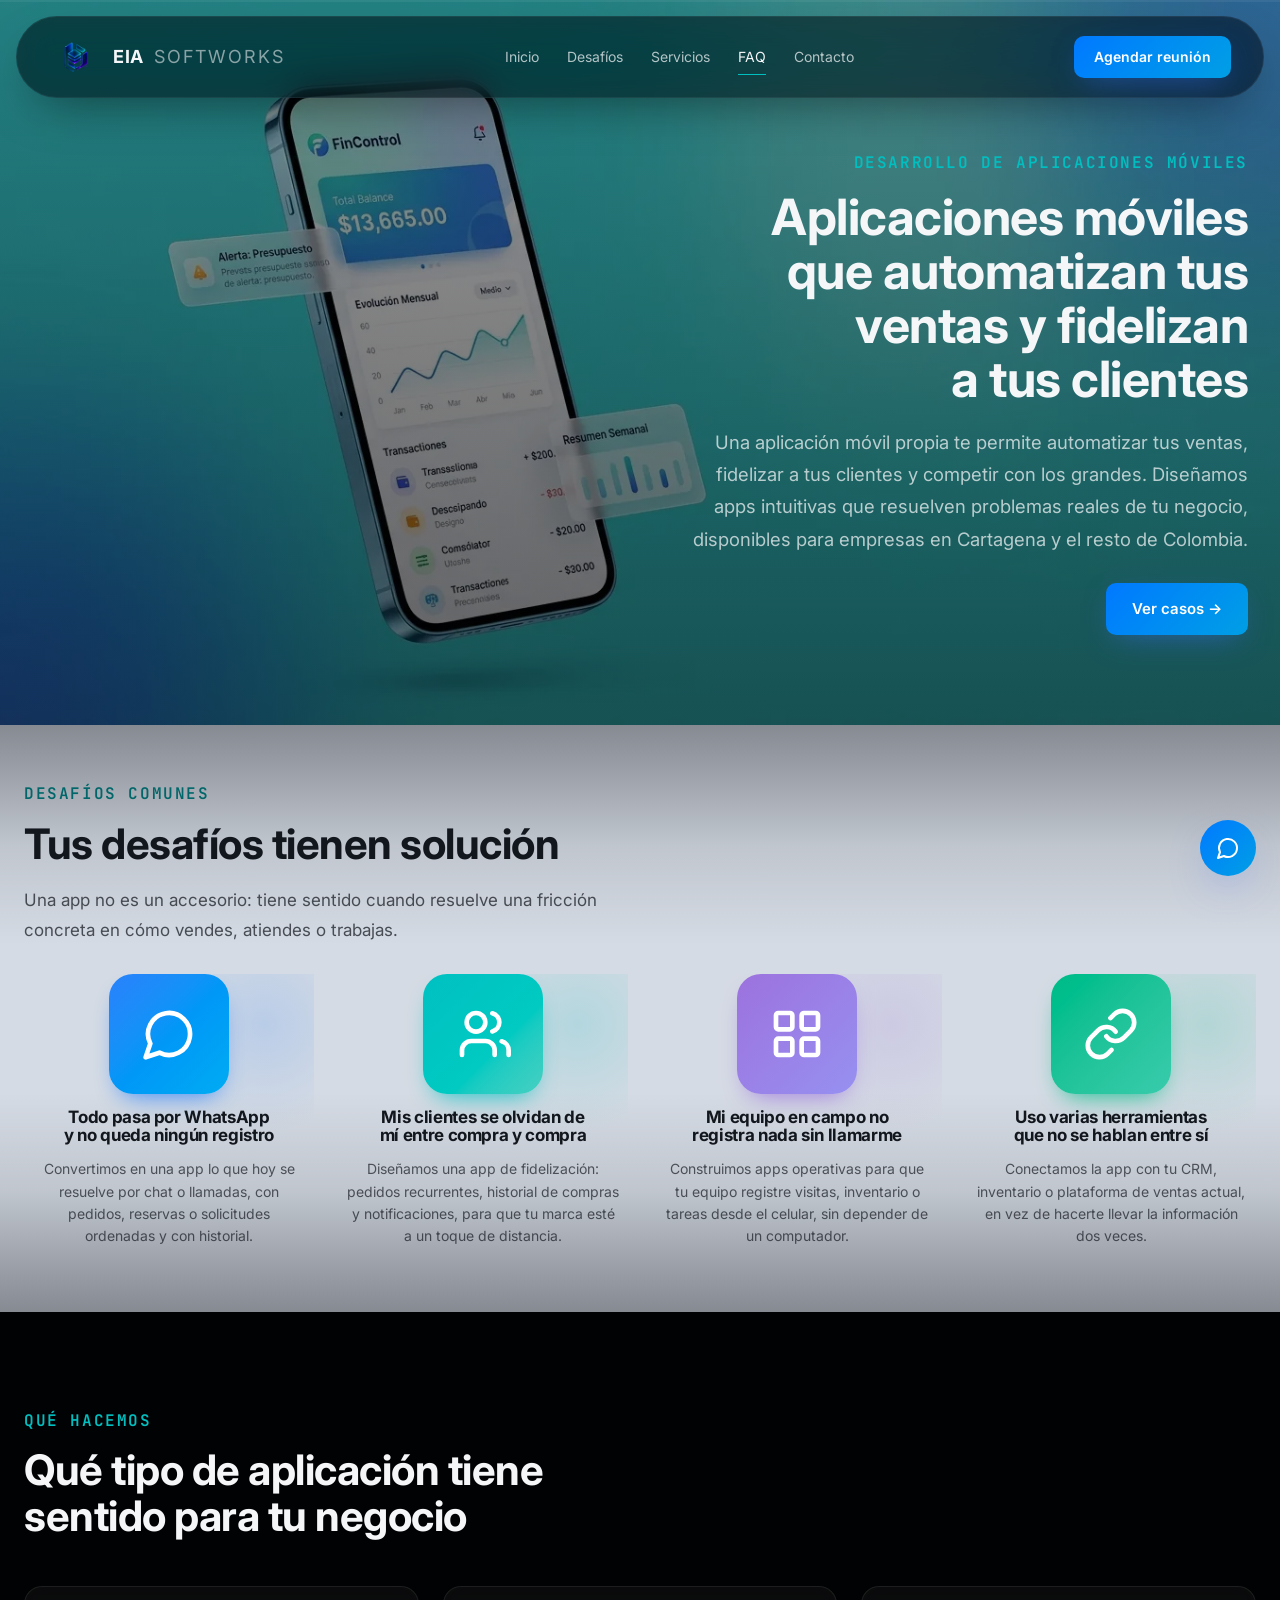
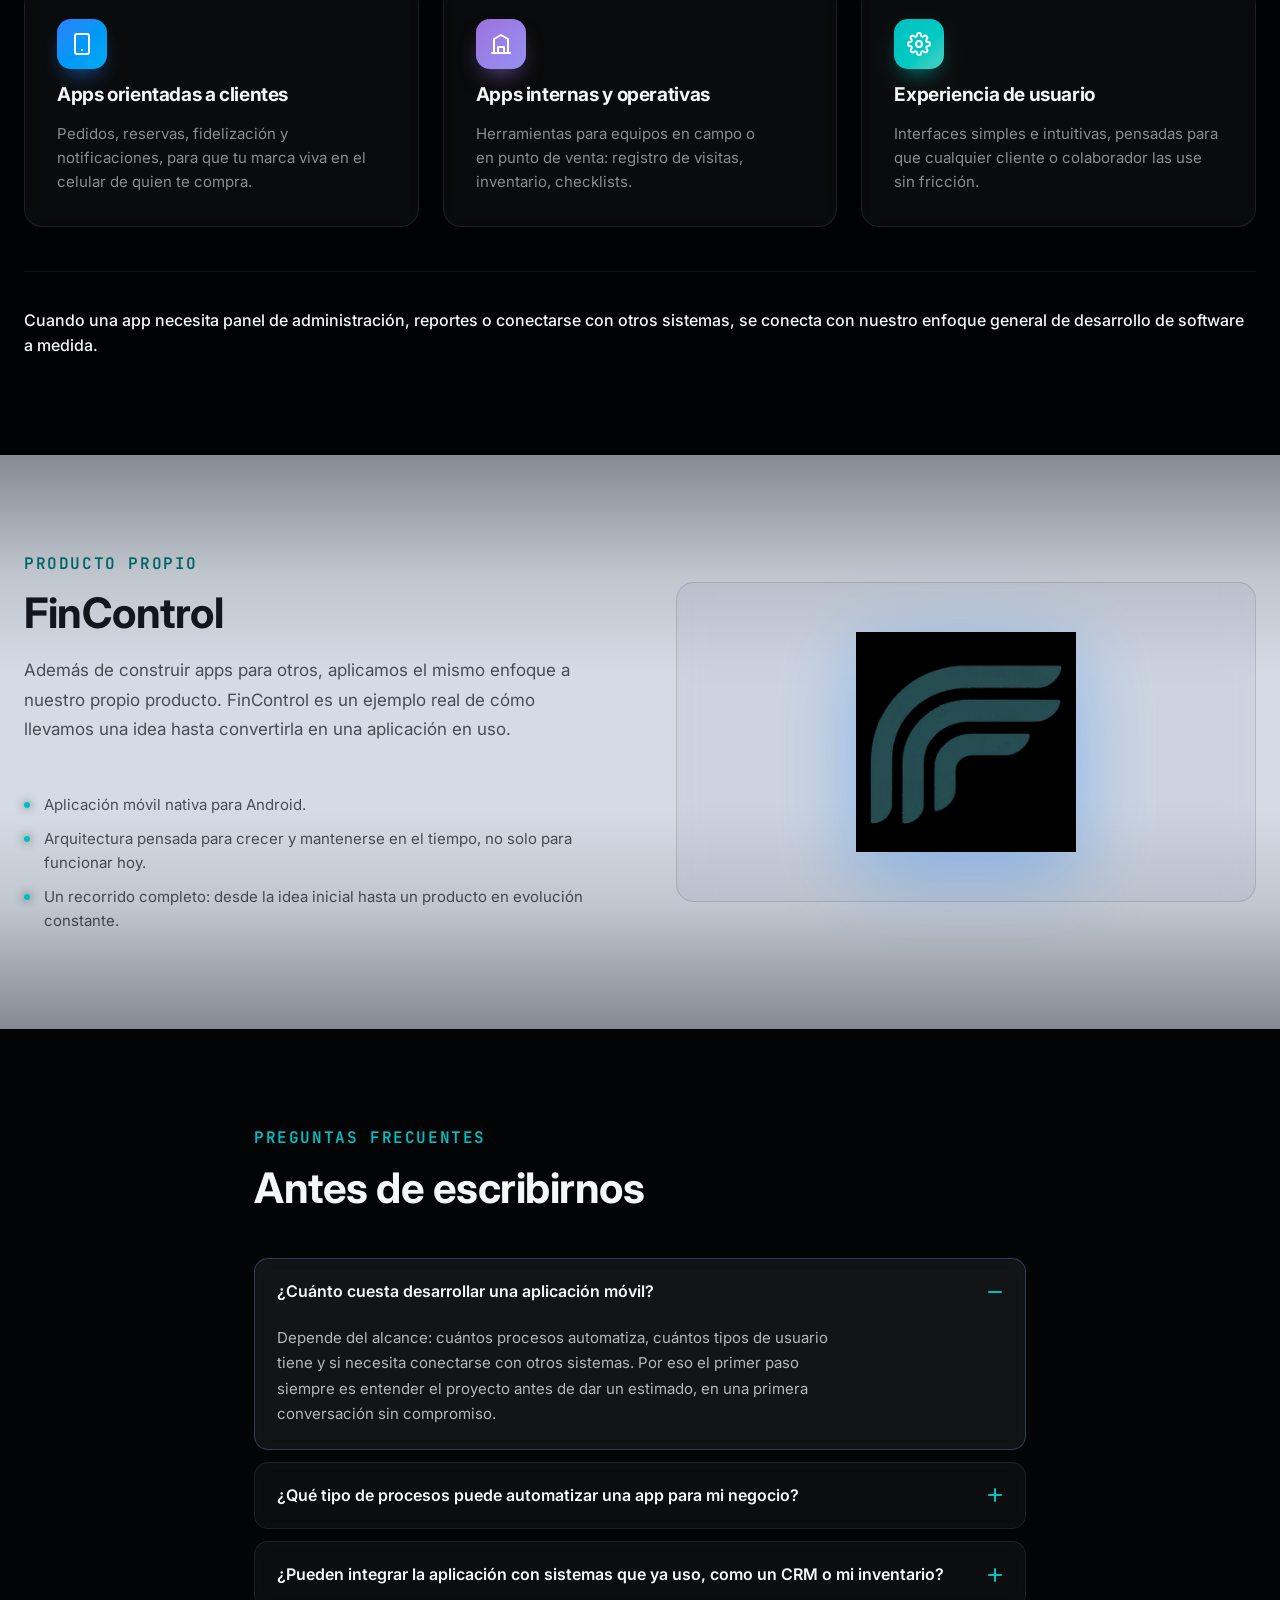
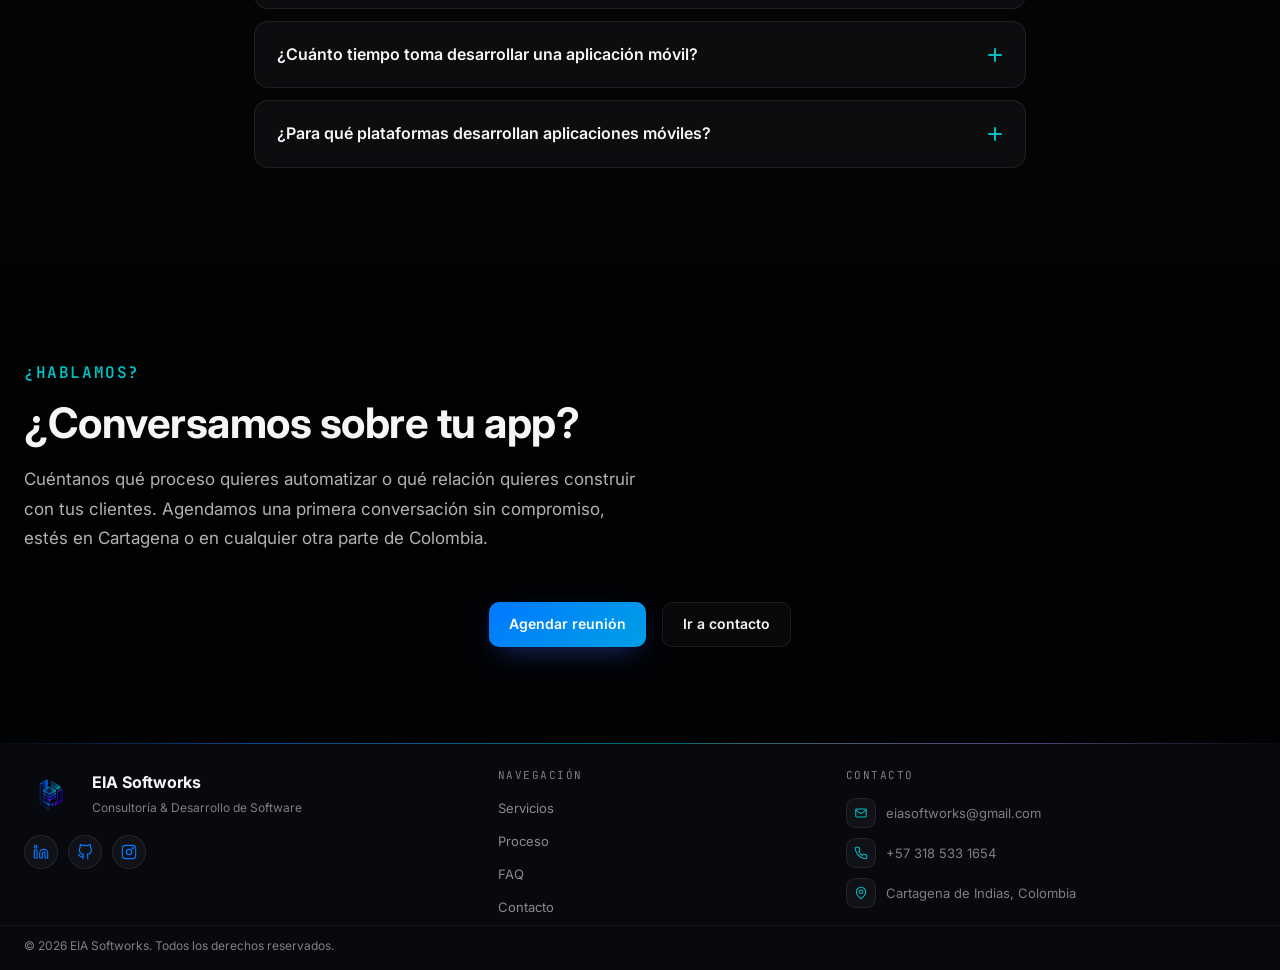
==== aplicaciones-moviles/index.html @ 7c619b1d "Renombra Apps Moviles y aplica patron de Desafios a las 4 paginas de servicio - software-empresas/ r" ====
<!doctype html>
<html lang="es">
<head>
<meta charset="utf-8">
<meta name="viewport" content="width=device-width, initial-scale=1">
<title>Desarrollo de Aplicaciones Móviles — EIA Softworks</title>
<meta name="description" content="Aplicaciones móviles a medida para automatizar ventas, fidelizar clientes y mejorar procesos internos. Desarrollo de apps en Cartagena y Colombia.">
<meta name="robots" content="index, follow">
<link rel="canonical" href="https://evertmiguel311.github.io/EIA-SOFTWORKS/aplicaciones-moviles/">

<meta property="og:type" content="website">
<meta property="og:site_name" content="EIA Softworks">
<meta property="og:locale" content="es_CO">
<meta property="og:url" content="https://evertmiguel311.github.io/EIA-SOFTWORKS/aplicaciones-moviles/">
<meta property="og:title" content="Desarrollo de Aplicaciones Móviles — EIA Softworks">
<meta property="og:description" content="Aplicaciones móviles a medida para automatizar ventas, fidelizar clientes y mejorar procesos internos. Desarrollo de apps en Cartagena y Colombia.">
<meta property="og:image" content="https://evertmiguel311.github.io/EIA-SOFTWORKS/assets/logos/eia-mark.webp">
<meta property="og:image:width" content="256">
<meta property="og:image:height" content="256">

<meta name="twitter:card" content="summary">
<meta name="twitter:title" content="Desarrollo de Aplicaciones Móviles — EIA Softworks">
<meta name="twitter:description" content="Aplicaciones móviles a medida para automatizar ventas, fidelizar clientes y mejorar procesos internos. Desarrollo de apps en Cartagena y Colombia.">
<meta name="twitter:image" content="https://evertmiguel311.github.io/EIA-SOFTWORKS/assets/logos/eia-mark.webp">

<link rel="preconnect" href="https://fonts.googleapis.com">
<link rel="preconnect" href="https://fonts.gstatic.com" crossorigin>
<link href="https://fonts.googleapis.com/css2?family=Inter:wght@300;400;500;600;700&family=JetBrains+Mono:wght@400;500;600&display=swap" rel="stylesheet">
<link rel="icon" type="image/png" sizes="32x32" href="../assets/logos/favicon-32.png">
<link rel="icon" type="image/png" sizes="16x16" href="../assets/logos/favicon-16.png">
<link rel="apple-touch-icon" sizes="180x180" href="../assets/logos/apple-touch-icon.png">
<link rel="stylesheet" href="../styles.css?v=20260903">

<script type="application/ld+json">
{
  "@context": "https://schema.org",
  "@graph": [
    {
      "@type": "Organization",
      "@id": "https://evertmiguel311.github.io/EIA-SOFTWORKS/#organization",
      "name": "EIA Softworks",
      "url": "https://evertmiguel311.github.io/EIA-SOFTWORKS/",
      "logo": "https://evertmiguel311.github.io/EIA-SOFTWORKS/assets/logos/eia-mark.webp",
      "email": "eiasoftworks@gmail.com",
      "telephone": "+573185331654",
      "founder": { "@type": "Person", "name": "Evert Zambrano" },
      "address": {
        "@type": "PostalAddress",
        "addressLocality": "Cartagena de Indias",
        "addressCountry": "CO"
      },
      "areaServed": "CO",
      "contactPoint": [{
        "@type": "ContactPoint",
        "contactType": "customer service",
        "email": "eiasoftworks@gmail.com",
        "telephone": "+573185331654",
        "url": "https://evertmiguel311.github.io/EIA-SOFTWORKS/contacto/",
        "areaServed": "CO",
        "availableLanguage": ["es"]
      }]
    },
    {
      "@type": "WebSite",
      "@id": "https://evertmiguel311.github.io/EIA-SOFTWORKS/#website",
      "name": "EIA Softworks",
      "url": "https://evertmiguel311.github.io/EIA-SOFTWORKS/",
      "inLanguage": "es",
      "publisher": { "@id": "https://evertmiguel311.github.io/EIA-SOFTWORKS/#organization" }
    },
    {
      "@type": "WebPage",
      "@id": "https://evertmiguel311.github.io/EIA-SOFTWORKS/aplicaciones-moviles/#webpage",
      "url": "https://evertmiguel311.github.io/EIA-SOFTWORKS/aplicaciones-moviles/",
      "name": "Desarrollo de Aplicaciones Móviles — EIA Softworks",
      "description": "Aplicaciones móviles a medida para automatizar ventas, fidelizar clientes y mejorar procesos internos. Desarrollo de apps en Cartagena y Colombia.",
      "inLanguage": "es",
      "isPartOf": { "@id": "https://evertmiguel311.github.io/EIA-SOFTWORKS/#website" },
      "about": { "@id": "https://evertmiguel311.github.io/EIA-SOFTWORKS/#organization" },
      "mainEntity": { "@id": "https://evertmiguel311.github.io/EIA-SOFTWORKS/aplicaciones-moviles/#service" },
      "breadcrumb": { "@id": "https://evertmiguel311.github.io/EIA-SOFTWORKS/aplicaciones-moviles/#breadcrumb" }
    },
    {
      "@type": "Service",
      "@id": "https://evertmiguel311.github.io/EIA-SOFTWORKS/aplicaciones-moviles/#service",
      "name": "Desarrollo de Aplicaciones Móviles",
      "url": "https://evertmiguel311.github.io/EIA-SOFTWORKS/aplicaciones-moviles/",
      "description": "Aplicaciones móviles a medida para automatizar ventas, fidelizar clientes y mejorar procesos internos. Desarrollo de apps en Cartagena y Colombia.",
      "provider": { "@id": "https://evertmiguel311.github.io/EIA-SOFTWORKS/#organization" },
      "areaServed": "CO"
    },
    {
      "@type": "BreadcrumbList",
      "@id": "https://evertmiguel311.github.io/EIA-SOFTWORKS/aplicaciones-moviles/#breadcrumb",
      "itemListElement": [
        { "@type": "ListItem", "position": 1, "name": "Inicio", "item": "https://evertmiguel311.github.io/EIA-SOFTWORKS/" },
        { "@type": "ListItem", "position": 2, "name": "Desarrollo de Aplicaciones Móviles", "item": "https://evertmiguel311.github.io/EIA-SOFTWORKS/aplicaciones-moviles/" }
      ]
    },
    {
      "@type": "FAQPage",
      "@id": "https://evertmiguel311.github.io/EIA-SOFTWORKS/aplicaciones-moviles/#faq",
      "mainEntity": [
        {
          "@type": "Question",
          "name": "¿Cuánto cuesta desarrollar una aplicación móvil?",
          "acceptedAnswer": { "@type": "Answer", "text": "Depende del alcance: cuántos procesos automatiza, cuántos tipos de usuario tiene y si necesita conectarse con otros sistemas. Por eso el primer paso siempre es entender el proyecto antes de dar un estimado, en una primera conversación sin compromiso." }
        },
        {
          "@type": "Question",
          "name": "¿Qué tipo de procesos puede automatizar una app para mi negocio?",
          "acceptedAnswer": { "@type": "Answer", "text": "Desde pedidos y reservas hasta registro de visitas, inventario en campo o seguimiento de tareas de un equipo operativo. El punto de partida siempre es identificar qué hoy se resuelve por WhatsApp, llamadas o papel, y que una app puede ordenar y automatizar." }
        },
        {
          "@type": "Question",
          "name": "¿Pueden integrar la aplicación con sistemas que ya uso, como un CRM o mi inventario?",
          "acceptedAnswer": { "@type": "Answer", "text": "Sí. Antes de proponer una app evaluamos qué herramientas ya usa tu negocio, para que se conecte con ellas en vez de duplicar información. Si la integración requiere lógica adicional de negocio, se evalúa junto con nuestro servicio de desarrollo de software a medida." }
        },
        {
          "@type": "Question",
          "name": "¿Cuánto tiempo toma desarrollar una aplicación móvil?",
          "acceptedAnswer": { "@type": "Answer", "text": "Depende del alcance: una app enfocada en un solo proceso toma menos tiempo que una con múltiples funciones y roles de usuario. Trabajamos por iteraciones para que puedas ver y validar avances reales durante todo el proceso, no solo al final." }
        },
        {
          "@type": "Question",
          "name": "¿Para qué plataformas desarrollan aplicaciones móviles?",
          "acceptedAnswer": { "@type": "Answer", "text": "Tenemos experiencia real desarrollando para Android —como FinControl, nuestra propia aplicación—. Evaluamos la plataforma más adecuada para cada proyecto según quién la va a usar, y lo conversamos abiertamente antes de definir el alcance." }
        }
      ]
    }
  ]
}
</script>

<!-- Google tag (gtag.js) -->
<script async src="https://www.googletagmanager.com/gtag/js?id=G-XJQSVD0RMP"></script>
<script>
  window.dataLayer = window.dataLayer || [];
  function gtag(){dataLayer.push(arguments);}
  gtag('js', new Date());

  gtag('config', 'G-XJQSVD0RMP');
</script>
</head>
<body>



<a class="skip-link" href="#main">Saltar al contenido</a>

<div class="scroll-progress" aria-hidden="true"><span data-scroll-progress></span></div>

<nav class="nav" data-nav>
  <a href="../index.html" class="nav-brand">
    <img src="../assets/logos/eia-mark.webp" alt="" aria-hidden="true" class="nav-mark" width="54" height="54">
    EIA <span class="nav-brand-sub">SOFTWORKS</span>
  </a>
  <div class="nav-links" data-nav-links>
    <a href="../index.html" class="nav-link">Inicio</a>
    <a href="#desafios" class="nav-link">Desafíos</a>
    <div class="nav-item-dropdown">
      <a href="#que-hacemos" class="nav-link" aria-haspopup="true" aria-expanded="false">Servicios</a>
      <ul class="nav-dropdown-menu" aria-label="Servicios">
        <li><a href="../desarrollo-web/index.html" class="nav-dropdown-link">Desarrollo Web</a></li>
        <li><a href="../aplicaciones-moviles/index.html" class="nav-dropdown-link">Desarrollo de Aplicaciones Móviles</a></li>
        <li><a href="../desarrollo-software-a-medida/index.html" class="nav-dropdown-link">Desarrollo de Software a Medida</a></li>
        <li><a href="../power-bi-dashboard/index.html" class="nav-dropdown-link">Integraciones y Dashboards de Datos</a></li>
        <li><a href="../software-entidades-publicas/index.html" class="nav-dropdown-link">Software para Entidades Públicas</a></li>
      </ul>
    </div>
    <a href="#faq-servicio" class="nav-link">FAQ</a>
    <a href="../contacto/index.html" class="nav-link">Contacto</a>
  </div>
  <div class="nav-actions">
    <button type="button" class="btn btn-solid nav-cta" data-open-modal data-gtag-event="cta_click" data-gtag-category="nav" data-gtag-label="Agendar reunión (nav)">Agendar reunión</button>
    <button type="button" class="nav-burger" data-nav-toggle aria-label="Abrir menú" aria-expanded="false">
      <span></span><span></span>
    </button>
  </div>
</nav>

<div class="nav-mobile" data-nav-mobile aria-hidden="true">
  <a href="../index.html" class="nav-mobile-link">Inicio</a>
  <a href="#desafios" class="nav-mobile-link">Desafíos</a>
  <a href="#que-hacemos" class="nav-mobile-link">Servicios</a>
  <a href="../desarrollo-web/index.html" class="nav-mobile-link nav-mobile-sublink">Desarrollo Web</a>
  <a href="../aplicaciones-moviles/index.html" class="nav-mobile-link nav-mobile-sublink">Desarrollo de Aplicaciones Móviles</a>
  <a href="../desarrollo-software-a-medida/index.html" class="nav-mobile-link nav-mobile-sublink">Desarrollo de Software a Medida</a>
  <a href="../power-bi-dashboard/index.html" class="nav-mobile-link nav-mobile-sublink">Integraciones y Dashboards de Datos</a>
  <a href="../software-entidades-publicas/index.html" class="nav-mobile-link nav-mobile-sublink">Software para Entidades Públicas</a>
  <a href="#faq-servicio" class="nav-mobile-link">FAQ</a>
  <a href="../index.html#sobre-mi" class="nav-mobile-link">Sobre mí</a>
  <a href="../contacto/index.html" class="nav-mobile-link">Contacto</a>
  <button type="button" class="btn btn-solid nav-mobile-cta" data-open-modal data-gtag-event="cta_click" data-gtag-category="nav" data-gtag-label="Agendar reunión (nav móvil)">Agendar reunión</button>
</div>


<main id="main">

  <!-- ============ HERO DEL SERVICIO ============ -->
  <section class="hero-photo" id="hero-servicio">
    <img class="hero-photo-img" src="../assets/img/hero-aplicaciones-moviles.webp" alt="" aria-hidden="true" width="1408" height="768" loading="eager" decoding="async">
    <div class="hero-photo-scrim" aria-hidden="true"></div>
    <div class="container">
      <div class="hero-photo-content">
        <p class="eyebrow" data-reveal>Desarrollo de Aplicaciones Móviles</p>
        <h1 class="h2" data-reveal data-reveal-delay="1">Aplicaciones móviles que automatizan tus ventas y fidelizan a tus clientes</h1>
        <p class="p-lead" data-reveal data-reveal-delay="2">Una aplicación móvil propia te permite automatizar tus ventas, fidelizar a tus clientes y competir con los grandes. Diseñamos apps intuitivas que resuelven problemas reales de tu negocio, disponibles para empresas en Cartagena y el resto de Colombia.</p>
        <div class="hero-photo-actions" data-reveal data-reveal-delay="3">
          <a href="#desafios" class="btn btn-solid" data-gtag-event="cta_click" data-gtag-category="hero-servicio" data-gtag-label="Ver casos (apps móviles)">Ver casos →</a>
        </div>
      </div>
    </div>
  </section>

  <!-- ============ DESAFÍOS COMUNES ============ -->
  <section class="section section-light" id="desafios" data-screen-label="Desafíos">
    <div class="container">
      <div class="section-head" data-reveal>
        <p class="eyebrow">Desafíos comunes</p>
        <h2 class="h2">Tus desafíos tienen solución</h2>
        <p class="p-lead">Una app no es un accesorio: tiene sentido cuando resuelve una fricción concreta en cómo vendes, atiendes o trabajas.</p>
      </div>
      <div class="card-grid card-grid-4x1 challenge-grid">
        <article class="svc-card svc-feature-card challenge-card" style="--c1:oklch(62% 0.2 258);--c2:oklch(70% 0.16 235)" data-reveal>
          <div class="svc-icon" aria-hidden="true">
            <svg viewBox="0 0 24 24" fill="none" stroke="currentColor" stroke-width="2" stroke-linecap="round" stroke-linejoin="round"><path d="M7.9 20A9 9 0 1 0 4 16.1L2 22Z"/></svg>
          </div>
          <h3>Todo pasa por WhatsApp y no queda ningún registro</h3>
          <p>Convertimos en una app lo que hoy se resuelve por chat o llamadas, con pedidos, reservas o solicitudes ordenadas y con historial.</p>
        </article>
        <article class="svc-card svc-feature-card challenge-card" style="--c1:oklch(72% 0.15 195);--c2:oklch(78% 0.12 185)" data-reveal data-reveal-delay="1">
          <div class="svc-icon" aria-hidden="true">
            <svg viewBox="0 0 24 24" fill="none" stroke="currentColor" stroke-width="2" stroke-linecap="round" stroke-linejoin="round"><path d="M17 21v-2a4 4 0 0 0-4-4H7a4 4 0 0 0-4 4v2"/><circle cx="9" cy="7" r="4"/><path d="M23 21v-2a4 4 0 0 0-3-3.87"/><path d="M16 3.13a4 4 0 0 1 0 7.75"/></svg>
          </div>
          <h3>Mis clientes se olvidan de mí entre compra y compra</h3>
          <p>Diseñamos una app de fidelización: pedidos recurrentes, historial de compras y notificaciones, para que tu marca esté a un toque de distancia.</p>
        </article>
        <article class="svc-card svc-feature-card challenge-card" style="--c1:oklch(64% 0.16 300);--c2:oklch(70% 0.14 285)" data-reveal>
          <div class="svc-icon" aria-hidden="true">
            <svg viewBox="0 0 24 24" fill="none" stroke="currentColor" stroke-width="2" stroke-linecap="round" stroke-linejoin="round"><rect x="3" y="3" width="7" height="7" rx="1"/><rect x="14" y="3" width="7" height="7" rx="1"/><rect x="3" y="14" width="7" height="7" rx="1"/><rect x="14" y="14" width="7" height="7" rx="1"/></svg>
          </div>
          <h3>Mi equipo en campo no registra nada sin llamarme</h3>
          <p>Construimos apps operativas para que tu equipo registre visitas, inventario o tareas desde el celular, sin depender de un computador.</p>
        </article>
        <article class="svc-card svc-feature-card challenge-card" style="--c1:oklch(70% 0.15 165);--c2:oklch(76% 0.13 175)" data-reveal data-reveal-delay="1">
          <div class="svc-icon" aria-hidden="true">
            <svg viewBox="0 0 24 24" fill="none" stroke="currentColor" stroke-width="2" stroke-linecap="round" stroke-linejoin="round"><path d="M10 13a5 5 0 0 0 7.54.54l3-3a5 5 0 0 0-7.07-7.07l-1.72 1.71"/><path d="M14 11a5 5 0 0 0-7.54-.54l-3 3a5 5 0 0 0 7.07 7.07l1.71-1.71"/></svg>
          </div>
          <h3>Uso varias herramientas que no se hablan entre sí</h3>
          <p>Conectamos la app con tu CRM, inventario o plataforma de ventas actual, en vez de hacerte llevar la información dos veces.</p>
        </article>
      </div>
    </div>
  </section>

  <!-- ============ QUÉ HACEMOS ============ -->
  <section class="section" id="que-hacemos" data-screen-label="Qué hacemos">
    <div class="container">
      <div class="section-head" data-reveal>
        <p class="eyebrow">Qué hacemos</p>
        <h2 class="h2">Qué tipo de aplicación tiene sentido para tu negocio</h2>
      </div>
      <div class="card-grid">
        <article class="glass-card svc-card has-tilt has-halo" style="--c1:oklch(62% 0.2 258);--c2:oklch(70% 0.16 235)" data-reveal>
          <div class="svc-icon" aria-hidden="true">
            <svg viewBox="0 0 24 24" fill="none" stroke="currentColor" stroke-width="2" stroke-linecap="round" stroke-linejoin="round"><rect x="5" y="2" width="14" height="20" rx="2"/><line x1="12" y1="18" x2="12.01" y2="18"/></svg>
          </div>
          <h3>Apps orientadas a clientes</h3>
          <p>Pedidos, reservas, fidelización y notificaciones, para que tu marca viva en el celular de quien te compra.</p>
        </article>
        <article class="glass-card svc-card has-tilt has-halo" style="--c1:oklch(64% 0.16 300);--c2:oklch(70% 0.14 285)" data-reveal data-reveal-delay="1">
          <div class="svc-icon" aria-hidden="true">
            <svg viewBox="0 0 24 24" fill="none" stroke="currentColor" stroke-width="2" stroke-linecap="round" stroke-linejoin="round"><path d="M3 21h18"/><path d="M5 21V7l7-4 7 4v14"/><path d="M9 21v-6h6v6"/></svg>
          </div>
          <h3>Apps internas y operativas</h3>
          <p>Herramientas para equipos en campo o en punto de venta: registro de visitas, inventario, checklists.</p>
        </article>
        <article class="glass-card svc-card has-tilt has-halo" style="--c1:oklch(72% 0.15 195);--c2:oklch(78% 0.12 185)" data-reveal>
          <div class="svc-icon" aria-hidden="true">
            <svg viewBox="0 0 24 24" fill="none" stroke="currentColor" stroke-width="2" stroke-linecap="round" stroke-linejoin="round"><circle cx="12" cy="12" r="3"/><path d="M19.4 15a1.65 1.65 0 0 0 .33 1.82l.06.06a2 2 0 1 1-2.83 2.83l-.06-.06a1.65 1.65 0 0 0-1.82-.33 1.65 1.65 0 0 0-1 1.51V21a2 2 0 0 1-4 0v-.09A1.65 1.65 0 0 0 9 19.4a1.65 1.65 0 0 0-1.82.33l-.06.06a2 2 0 1 1-2.83-2.83l.06-.06a1.65 1.65 0 0 0 .33-1.82 1.65 1.65 0 0 0-1.51-1H3a2 2 0 0 1 0-4h.09A1.65 1.65 0 0 0 4.6 9a1.65 1.65 0 0 0-.33-1.82l-.06-.06a2 2 0 1 1 2.83-2.83l.06.06a1.65 1.65 0 0 0 1.82.33H9a1.65 1.65 0 0 0 1-1.51V3a2 2 0 0 1 4 0v.09a1.65 1.65 0 0 0 1 1.51 1.65 1.65 0 0 0 1.82-.33l.06-.06a2 2 0 1 1 2.83 2.83l-.06.06a1.65 1.65 0 0 0-.33 1.82V9a1.65 1.65 0 0 0 1.51 1H21a2 2 0 0 1 0 4h-.09a1.65 1.65 0 0 0-1.51 1z"/></svg>
          </div>
          <h3>Experiencia de usuario</h3>
          <p>Interfaces simples e intuitivas, pensadas para que cualquier cliente o colaborador las use sin fricción.</p>
        </article>
      </div>
      <div class="section-inline-cta" data-reveal>
        <p>Cuando una app necesita panel de administración, reportes o conectarse con otros sistemas, se conecta con nuestro enfoque general de <a href="../desarrollo-software-a-medida/index.html">desarrollo de software a medida</a>.</p>
      </div>
    </div>
  </section>

  <!-- ============ PRODUCTO PROPIO EIA: FINCONTROL ============ -->
  <section class="section section-light" id="fincontrol" data-screen-label="Producto propio">
    <div class="container split">
      <div class="split-text-col">
        <div class="section-head" data-reveal>
          <p class="eyebrow">Producto propio</p>
          <h2 class="h2">FinControl</h2>
          <p class="p-lead">Además de construir apps para otros, aplicamos el mismo enfoque a nuestro propio producto. FinControl es un ejemplo real de cómo llevamos una idea hasta convertirla en una aplicación en uso.</p>
        </div>
        <ul class="about-specialty-list" data-reveal data-reveal-delay="1">
          <li>Aplicación móvil nativa para Android.</li>
          <li>Arquitectura pensada para crecer y mantenerse en el tiempo, no solo para funcionar hoy.</li>
          <li>Un recorrido completo: desde la idea inicial hasta un producto en evolución constante.</li>
        </ul>
      </div>
      <div class="split-figure" data-reveal data-reveal-delay="1" data-reveal-x="right">
        <div class="glass-card has-tilt has-halo fincontrol-icon-card" style="--c1:oklch(60% 0.22 258);--c2:oklch(64% 0.16 300)">
          <img class="fincontrol-mark" src="../assets/logos/fincontrol-mark.webp" alt="Ícono de FinControl, aplicación móvil propia de EIA Softworks" width="500" height="500" loading="lazy" decoding="async">
        </div>
      </div>
    </div>
  </section>

  <!-- ============ FAQ ============ -->
  <section class="section section-faq section-tone-2" id="faq-servicio" data-screen-label="Preguntas frecuentes">
    <div class="container faq-wrap">
      <div class="section-head" data-reveal>
        <p class="eyebrow">Preguntas frecuentes</p>
        <h2 class="h2">Antes de escribirnos</h2>
      </div>
      <div class="faq-list">
        <details class="faq-item" data-reveal open>
          <summary>¿Cuánto cuesta desarrollar una aplicación móvil?<span class="faq-mark" aria-hidden="true"></span></summary>
          <p>Depende del alcance: cuántos procesos automatiza, cuántos tipos de usuario tiene y si necesita conectarse con otros sistemas. Por eso el primer paso siempre es entender el proyecto antes de dar un estimado, en una primera conversación sin compromiso.</p>
        </details>
        <details class="faq-item" data-reveal data-reveal-delay="1">
          <summary>¿Qué tipo de procesos puede automatizar una app para mi negocio?<span class="faq-mark" aria-hidden="true"></span></summary>
          <p>Desde pedidos y reservas hasta registro de visitas, inventario en campo o seguimiento de tareas de un equipo operativo. El punto de partida siempre es identificar qué hoy se resuelve por WhatsApp, llamadas o papel, y que una app puede ordenar y automatizar.</p>
        </details>
        <details class="faq-item" data-reveal data-reveal-delay="2">
          <summary>¿Pueden integrar la aplicación con sistemas que ya uso, como un CRM o mi inventario?<span class="faq-mark" aria-hidden="true"></span></summary>
          <p>Sí. Antes de proponer una app evaluamos qué herramientas ya usa tu negocio, para que se conecte con ellas en vez de duplicar información. Si la integración requiere lógica adicional de negocio, se evalúa junto con nuestro servicio de desarrollo de software a medida.</p>
        </details>
        <details class="faq-item" data-reveal data-reveal-delay="3">
          <summary>¿Cuánto tiempo toma desarrollar una aplicación móvil?<span class="faq-mark" aria-hidden="true"></span></summary>
          <p>Depende del alcance: una app enfocada en un solo proceso toma menos tiempo que una con múltiples funciones y roles de usuario. Trabajamos por iteraciones para que puedas ver y validar avances reales durante todo el proceso, no solo al final.</p>
        </details>
        <details class="faq-item" data-reveal data-reveal-delay="4">
          <summary>¿Para qué plataformas desarrollan aplicaciones móviles?<span class="faq-mark" aria-hidden="true"></span></summary>
          <p>Tenemos experiencia real desarrollando para Android —como FinControl, nuestra propia aplicación—. Evaluamos la plataforma más adecuada para cada proyecto según quién la va a usar, y lo conversamos abiertamente antes de definir el alcance.</p>
        </details>
      </div>
    </div>
  </section>

  <!-- ============ CTA FINAL ============ -->
  <section class="section" id="cta-servicio" data-screen-label="Contacto">
    <div class="container">
      <div class="section-head" data-reveal>
        <p class="eyebrow">¿Hablamos?</p>
        <h2 class="h2">¿Conversamos sobre tu app?</h2>
        <p class="p-lead">Cuéntanos qué proceso quieres automatizar o qué relación quieres construir con tus clientes. Agendamos una primera conversación sin compromiso, estés en Cartagena o en cualquier otra parte de Colombia.</p>
      </div>
      <div class="hero-actions" data-reveal data-reveal-delay="1">
        <button type="button" class="btn btn-solid" data-open-modal data-subject="Quiero conocer más sobre desarrollo de apps móviles" data-gtag-event="cta_click" data-gtag-category="cta-servicio" data-gtag-label="Agendar reunión (apps móviles)">Agendar reunión</button>
        <a href="../contacto/index.html" class="btn btn-ghost" data-gtag-event="cta_click" data-gtag-category="cta-servicio" data-gtag-label="Ir a contacto (apps móviles)">Ir a contacto</a>
      </div>
    </div>
  </section>

</main>



<footer class="footer">
  <div class="container footer-inner">
    <div class="footer-col footer-col-brand">
      <div class="footer-brand">
        <img src="../assets/logos/eia-mark.webp" alt="" aria-hidden="true" class="footer-mark" width="54" height="54" loading="lazy" decoding="async">
        <div>
          <p class="footer-brand-name">EIA Softworks</p>
          <p class="footer-brand-sub">Consultoría &amp; Desarrollo de Software</p>
        </div>
      </div>
      <div class="footer-social" aria-hidden="true">
        <span class="footer-social-link" title="LinkedIn (próximamente)"><svg viewBox="0 0 24 24" fill="none" stroke="currentColor" stroke-width="1.7" stroke-linecap="round" stroke-linejoin="round"><path d="M16 8a6 6 0 0 1 6 6v7h-4v-7a2 2 0 0 0-2-2 2 2 0 0 0-2 2v7h-4v-7a6 6 0 0 1 6-6z"></path><rect x="2" y="9" width="4" height="12"></rect><circle cx="4" cy="4" r="2"></circle></svg></span>
        <span class="footer-social-link" title="GitHub (próximamente)"><svg viewBox="0 0 24 24" fill="none" stroke="currentColor" stroke-width="1.7" stroke-linecap="round" stroke-linejoin="round"><path d="M9 19c-5 1.5-5-2.5-7-3m14 6v-3.87a3.37 3.37 0 0 0-.94-2.61c3.14-.35 6.44-1.54 6.44-7A5.44 5.44 0 0 0 20 4.77 5.07 5.07 0 0 0 19.91 1S18.73.65 16 2.48a13.38 13.38 0 0 0-7 0C6.27.65 5.09 1 5.09 1A5.07 5.07 0 0 0 5 4.77a5.44 5.44 0 0 0-1.5 3.78c0 5.42 3.3 6.61 6.44 7A3.37 3.37 0 0 0 9 18.13V22"></path></svg></span>
        <span class="footer-social-link" title="Instagram (próximamente)"><svg viewBox="0 0 24 24" fill="none" stroke="currentColor" stroke-width="1.7" stroke-linecap="round" stroke-linejoin="round"><rect x="2" y="2" width="20" height="20" rx="5"></rect><circle cx="12" cy="12" r="4"></circle><circle cx="17.5" cy="6.5" r="1"></circle></svg></span>
      </div>
    </div>
    <div class="footer-col">
      <p class="footer-col-title">Navegación</p>
      <nav class="footer-nav" aria-label="Navegación rápida">
        <a href="../index.html#servicios">Servicios</a>
        <a href="../index.html#proceso">Proceso</a>
        <a href="../index.html#faq">FAQ</a>
        <a href="../contacto/index.html">Contacto</a>
      </nav>
    </div>
    <div class="footer-col">
      <p class="footer-col-title">Contacto</p>
      <div class="footer-right">
        <button type="button" class="footer-contact-item" data-open-modal>
          <span class="footer-icon" aria-hidden="true"><svg viewBox="0 0 24 24" fill="none" stroke="currentColor" stroke-width="1.8" stroke-linecap="round" stroke-linejoin="round"><rect x="3" y="5" width="18" height="14" rx="2"></rect><path d="m3 7 9 6 9-6"></path></svg></span>
          eiasoftworks@gmail.com
        </button>
        <a href="tel:+573185331654" class="footer-contact-item">
          <span class="footer-icon" aria-hidden="true"><svg viewBox="0 0 24 24" fill="none" stroke="currentColor" stroke-width="1.8" stroke-linecap="round" stroke-linejoin="round"><path d="M22 16.92v3a2 2 0 0 1-2.18 2 19.79 19.79 0 0 1-8.63-3.07 19.5 19.5 0 0 1-6-6 19.79 19.79 0 0 1-3.07-8.67A2 2 0 0 1 4.11 2h3a2 2 0 0 1 2 1.72c.13.96.36 1.9.7 2.81a2 2 0 0 1-.45 2.11L8.09 9.91a16 16 0 0 0 6 6l1.27-1.27a2 2 0 0 1 2.11-.45c.91.34 1.85.57 2.81.7A2 2 0 0 1 22 16.92Z"></path></svg></span>
          +57 318 533 1654
        </a>
        <span class="footer-contact-item">
          <span class="footer-icon" aria-hidden="true"><svg viewBox="0 0 24 24" fill="none" stroke="currentColor" stroke-width="1.8" stroke-linecap="round" stroke-linejoin="round"><path d="M20 10c0 6-8 12-8 12s-8-6-8-12a8 8 0 0 1 16 0Z"></path><circle cx="12" cy="10" r="3"></circle></svg></span>
          Cartagena de Indias, Colombia
        </span>
      </div>
    </div>
  </div>
  <div class="container footer-bottom">
    <p>© 2026 EIA Softworks. Todos los derechos reservados.</p>
  </div>
</footer>

<div class="fab" data-fab hidden>
  <div class="fab-panel" id="fab-panel" data-fab-panel aria-hidden="true">
    <p class="fab-panel-title" id="fab-panel-title">¿Cómo prefieres hablar con nosotros?</p>
    <button type="button" class="fab-option" data-fab-close data-open-modal data-gtag-event="cta_click" data-gtag-category="fab" data-gtag-label="Agendar una reunión">
      <span class="fab-option-icon" aria-hidden="true">
        <svg viewBox="0 0 24 24" fill="none" stroke="currentColor" stroke-width="2" stroke-linecap="round" stroke-linejoin="round"><path d="M8 2v4"/><path d="M16 2v4"/><rect width="18" height="18" x="3" y="4" rx="2"/><path d="M3 10h18"/></svg>
      </span>
      <span>Agendar una reunión</span>
    </button>
    <a href="https://wa.me/573185331654?text=Hola%2C%20quiero%20conocer%20c%C3%B3mo%20EIA%20Softworks%20podr%C3%ADa%20ayudarme%20con%20un%20proyecto." target="_blank" rel="noopener" class="fab-option" data-fab-close data-gtag-event="whatsapp_click" data-gtag-category="fab" data-gtag-label="Escribir por WhatsApp">
      <span class="fab-option-icon" aria-hidden="true">
        <svg viewBox="0 0 24 24" fill="none" stroke="currentColor" stroke-width="2" stroke-linecap="round" stroke-linejoin="round"><path d="M7.9 20A9 9 0 1 0 4 16.1L2 22Z"/></svg>
      </span>
      <span>Escribir por WhatsApp</span>
    </a>
  </div>
  <button type="button" class="fab-button" data-fab-toggle aria-expanded="false" aria-controls="fab-panel" aria-label="Abrir opciones de contacto">
    <svg class="fab-icon-open" viewBox="0 0 24 24" fill="none" stroke="currentColor" stroke-width="2" stroke-linecap="round" stroke-linejoin="round" aria-hidden="true"><path d="M7.9 20A9 9 0 1 0 4 16.1L2 22Z"/></svg>
    <svg class="fab-icon-close" viewBox="0 0 24 24" fill="none" stroke="currentColor" stroke-width="2" stroke-linecap="round" stroke-linejoin="round" aria-hidden="true"><path d="M18 6 6 18"/><path d="m6 6 12 12"/></svg>
  </button>
</div>

<div class="modal" data-modal="agenda" aria-hidden="true">
  <div class="modal-backdrop" data-modal-close aria-hidden="true"></div>
  <div class="modal-panel glass-card contact-card" role="dialog" aria-modal="true" aria-labelledby="modal-title">
    <button type="button" class="modal-close" data-modal-close aria-label="Cerrar">
      <svg viewBox="0 0 24 24" fill="none" stroke="currentColor" stroke-width="2" stroke-linecap="round" stroke-linejoin="round" aria-hidden="true"><path d="M18 6 6 18"/><path d="m6 6 12 12"/></svg>
    </button>
    <p class="eyebrow">Agenda una reunión</p>
    <h3 id="modal-title" class="modal-title">Cuéntanos brevemente sobre tu proyecto</h3>
    <p class="modal-lead">Te contactaremos para coordinar el mejor horario.</p>

    <form class="cta-form" data-contact-form novalidate>
      <input type="hidden" name="subject" value="Solicitud de reunión">
      <div class="field">
        <label for="m-name"><span class="required-mark" aria-hidden="true">*</span> Nombre completo</label>
        <input id="m-name" name="name" type="text" required placeholder="Tu nombre">
      </div>
      <div class="field">
        <label for="m-email"><span class="required-mark" aria-hidden="true">*</span> Correo</label>
        <input id="m-email" name="email" type="email" required placeholder="tucorreo@empresa.com">
      </div>
      <div class="field">
        <label for="m-phone"><span class="required-mark" aria-hidden="true">*</span> Teléfono</label>
        <input id="m-phone" name="phone" type="tel" required inputmode="tel" pattern="[0-9+\s\-]{7,20}" title="Solo números (puede incluir +, espacios o guiones)" placeholder="+57 300 123 4567">
      </div>
      <div class="field">
        <label for="m-company">Empresa <span class="field-optional">(opcional)</span></label>
        <input id="m-company" name="company" type="text" placeholder="Nombre de tu empresa">
      </div>
      <div class="field">
        <label for="m-msg"><span class="required-mark" aria-hidden="true">*</span> Mensaje</label>
        <textarea id="m-msg" name="message" required placeholder="Cuéntanos brevemente qué necesitas y nos pondremos en contacto contigo para explorar la mejor solución para tu organización."></textarea>
      </div>
      <div class="field field-consent">
        <div class="consent-row">
          <input id="m-consent" name="consent" type="checkbox" required>
          <label for="m-consent">He leído y acepto la <button type="button" class="link-inline" data-open-modal="policy">Política de Tratamiento de Datos Personales</button> y autorizo a EIA Softworks para tratar mis datos personales conforme a la Ley 1581 de 2012, el Decreto 1074 de 2015 y demás normas aplicables en Colombia.</label>
        </div>
      </div>
      <button type="submit" class="btn btn-solid cta-submit" disabled>
        <span class="cta-form-label">Solicitar reunión</span>
        <span class="cta-form-spinner" aria-hidden="true"></span>
      </button>
      <p class="cta-form-error" data-contact-error role="alert" hidden>No pudimos enviar tu solicitud. Intenta de nuevo o escríbenos a eiasoftworks@gmail.com.</p>
    </form>
    <div class="cta-success" data-contact-success role="status" data-success-message="hemos recibido tu mensaje, te contactaremos para coordinar el mejor horario y conversar sobre tu proyecto." aria-hidden="true">
      <h3>Solicitud enviada.</h3>
      <p data-contact-success-msg></p>
      <p class="cta-success-note">Te escribiremos en breve.</p>
    </div>
  </div>
</div>

<div class="modal" data-modal="policy" aria-hidden="true">
  <div class="modal-backdrop" data-modal-close aria-hidden="true"></div>
  <div class="modal-panel modal-panel-wide glass-card policy-panel" role="dialog" aria-modal="true" aria-labelledby="policy-modal-title">
    <button type="button" class="modal-close" data-modal-close aria-label="Cerrar">
      <svg viewBox="0 0 24 24" fill="none" stroke="currentColor" stroke-width="2" stroke-linecap="round" stroke-linejoin="round" aria-hidden="true"><path d="M18 6 6 18"/><path d="m6 6 12 12"/></svg>
    </button>
    <h3 id="policy-modal-title" class="modal-title">Política de Tratamiento de Datos Personales</h3>
    <p class="modal-lead">Última actualización: Julio de 2026</p>
    <div class="policy-body">
      <h4>1. Responsable del tratamiento</h4>
      <p>EIA Softworks es responsable del tratamiento de los datos personales suministrados por los usuarios a través de este sitio web.</p>
      <p>El tratamiento de la información se realizará de conformidad con lo dispuesto en la Ley 1581 de 2012, el Decreto 1074 de 2015 y las demás normas que regulan la protección de datos personales en Colombia.</p>

      <h4>2. Información que recopilamos</h4>
      <p>Podemos recopilar la siguiente información cuando el usuario diligencia nuestros formularios de contacto o solicita información sobre nuestros servicios:</p>
      <ul>
        <li>Nombre completo</li>
        <li>Correo electrónico</li>
        <li>Número de teléfono</li>
        <li>Empresa (opcional)</li>
        <li>Información suministrada en el mensaje o descripción del proyecto</li>
      </ul>
      <p>Solo solicitamos la información estrictamente necesaria para atender cada solicitud.</p>

      <h4>3. Cookies y herramientas de analítica web</h4>
      <p>Este sitio utiliza Google Analytics para analizar, de forma agregada y anónima, cómo los visitantes navegan por sus páginas (por ejemplo, secciones visitadas o tiempo de permanencia). Esta herramienta emplea cookies de seguimiento que se activan durante la navegación por el sitio en general, no únicamente al diligenciar un formulario.</p>
      <p>La información recopilada mediante estas cookies es de carácter estadístico y no identifica personalmente al usuario. El titular puede configurar su navegador para bloquear o eliminar estas cookies en cualquier momento, sin que ello afecte la disponibilidad del sitio.</p>

      <h4>4. Finalidad del tratamiento</h4>
      <p>Los datos personales serán utilizados exclusivamente para:</p>
      <ul>
        <li>Atender solicitudes de información.</li>
        <li>Responder consultas realizadas a través del sitio web.</li>
        <li>Agendar reuniones o demostraciones.</li>
        <li>Elaborar propuestas comerciales cuando sean solicitadas.</li>
        <li>Mantener comunicación relacionada con los servicios ofrecidos por EIA Softworks.</li>
        <li>Realizar seguimiento a solicitudes previamente realizadas por el usuario.</li>
      </ul>
      <p>En ningún caso la información será utilizada para fines diferentes sin la autorización del titular.</p>

      <h4>5. Protección de la información</h4>
      <p>EIA Softworks adopta medidas técnicas, administrativas y organizacionales razonables para proteger la información suministrada, procurando evitar su pérdida, alteración, acceso no autorizado, uso indebido o divulgación.</p>
      <p>Si bien ningún sistema es completamente infalible, trabajamos bajo buenas prácticas de seguridad para proteger la información de nuestros usuarios.</p>

      <h4>6. Compartir información</h4>
      <p>EIA Softworks no vende, comercializa ni cede datos personales a terceros.</p>
      <p>La información únicamente podrá ser compartida cuando:</p>
      <ul>
        <li>Exista autorización expresa del titular.</li>
        <li>Sea necesario para la prestación del servicio solicitado.</li>
        <li>Exista obligación legal o requerimiento de una autoridad competente.</li>
      </ul>

      <h4>7. Derechos del titular</h4>
      <p>De acuerdo con la Ley 1581 de 2012, el titular de los datos personales podrá en cualquier momento:</p>
      <ul>
        <li>Conocer los datos personales que reposan en nuestras bases de datos.</li>
        <li>Solicitar la actualización o corrección de la información.</li>
        <li>Solicitar la supresión de sus datos cuando sea procedente.</li>
        <li>Revocar la autorización otorgada para el tratamiento de sus datos.</li>
        <li>Presentar consultas o reclamos relacionados con el tratamiento de su información.</li>
      </ul>

      <h4>8. Autorización</h4>
      <p>Al enviar el formulario de contacto y aceptar la presente política, el usuario autoriza de manera previa, expresa e informada a EIA Softworks para realizar el tratamiento de sus datos personales conforme a las finalidades aquí descritas y de acuerdo con la legislación colombiana vigente.</p>

      <h4>9. Contacto</h4>
      <p>Para ejercer sus derechos, realizar consultas o presentar solicitudes relacionadas con el tratamiento de datos personales, puede comunicarse a través de:</p>
      <p>Correo electrónico: <a href="mailto:eiasoftworks@gmail.com">eiasoftworks@gmail.com</a></p>
    </div>
    <div class="policy-actions">
      <button type="button" class="btn btn-ghost" data-modal-close>Cerrar y continuar</button>
    </div>
  </div>
</div>


<script defer src="../main.js?v=20260903"></script>
</body>
</html>
---- styles.css ----
/* =============================================================
   1. Tokens
   ============================================================= */
:root {
  --bg:        oklch(8% 0.007 262);
  --bg-2:      oklch(10.5% 0.01 262);
  --bg-3:      oklch(14% 0.012 264);
  --ink:       #f5f6f8;
  --ink-soft:  rgba(245,246,248,0.72);
  --ink-mute:  rgba(245,246,248,0.55);
  --ink-dim:   rgba(245,246,248,0.5); /* subido de .4 -- medía 3.47:1 en .contact-list dt sobre --bg, por debajo de AA (4.5:1); hallazgo nuevo durante validación, ver auditoría UI/UX */
  --accent:    oklch(60% 0.22 258);
  --accent-2:  oklch(72% 0.14 195);
  --accent-3:  oklch(62% 0.14 300);
  --line:      rgba(255,255,255,0.08);
  --line-soft: rgba(255,255,255,0.06);
  --glass:     rgba(255,255,255,0.04);
  --glass-strong: rgba(255,255,255,0.065);
  --danger:    oklch(66% 0.2 20);

  /* Secciones claras — nunca blanco puro, ver CLAUDE.md §4/§12 */
  --surface-light:   oklch(89% 0.014 258);
  --surface-light-2: oklch(87% 0.03 254); /* variante azul muy suave, para alternar con --surface-light */
  --ink-on-light:      oklch(20% 0.014 260);
  --ink-on-light-soft: oklch(20% 0.014 260 / .72);
  --ink-on-light-mute: oklch(20% 0.014 260 / .68);
  --ink-on-light-dim:  oklch(20% 0.014 260 / .7); /* subido de .62 -- medía 4.32:1 sobre --surface-light, por debajo de AA (4.5:1); ver auditoría UI/UX */
  --line-on-light:      rgba(10,14,26,0.12);
  --line-on-light-soft: rgba(10,14,26,0.08);
  --glass-on-light:        rgba(10,14,26,0.035);
  --glass-on-light-strong: rgba(10,14,26,0.06);
  --accent-on-light:   oklch(46% 0.2 258);
  --accent-2-on-light: oklch(44% 0.13 195);

  --sans: 'Inter', -apple-system, BlinkMacSystemFont, 'Segoe UI', system-ui, sans-serif;
  --mono: 'JetBrains Mono', 'IBM Plex Mono', ui-monospace, monospace;

  --ease-out:  cubic-bezier(0.16, 1, 0.3, 1);
  --ease-soft: cubic-bezier(0.25, 0.46, 0.45, 0.94);
  --nav-h: 82px;
}

/* =============================================================
   2. Reset & base
   ============================================================= */
*, *::before, *::after { box-sizing: border-box; margin: 0; }
html { -webkit-text-size-adjust: 100%; tab-size: 2; scroll-behavior: smooth; overflow-x: clip; }
@media (prefers-reduced-motion: reduce) { html { scroll-behavior: auto; } }

body {
  font-family: var(--sans);
  background: var(--bg);
  color: var(--ink);
  font-size: 16px;
  line-height: 1.6;
  -webkit-font-smoothing: antialiased;
  -moz-osx-font-smoothing: grayscale;
  text-rendering: optimizeLegibility;
  overflow-x: clip;
  overscroll-behavior-y: none;
}

img, svg, video { display: block; max-width: 100%; }
img { height: auto; }
button { font: inherit; color: inherit; cursor: pointer; border: 0; background: none; padding: 0; margin: 0; text-align: inherit; }
a { color: inherit; text-decoration: none; }
p { text-wrap: pretty; }
h1, h2, h3, h4 { text-wrap: balance; line-height: 1.08; letter-spacing: -0.02em; font-weight: 700; }
::selection { background: var(--accent); color: #fff; }

:focus-visible { outline: 2px solid var(--accent-2); outline-offset: 3px; border-radius: 4px; }

.skip-link {
  position: fixed; top: -100px; left: 1rem; z-index: 9999;
  padding: .7rem 1.1rem; background: var(--ink); color: var(--bg);
  border-radius: 8px; font-weight: 600;
  transition: top .3s var(--ease-out);
}
.skip-link:focus { top: 1rem; }

.container { max-width: 1280px; margin: 0 auto; padding-inline: 24px; }

/* =============================================================
   3. Typography helpers
   ============================================================= */
.eyebrow {
  font-size: 16px; font-weight: 600; letter-spacing: 1.6px; text-transform: uppercase;
  color: var(--accent-2); font-family: var(--mono);
}
.h2 { font-size: clamp(30px, 4vw, 42px); margin-top: 14px; letter-spacing: -0.5px; }
.p-lead { font-size: 17px; line-height: 1.75; color: var(--ink-soft); margin-top: 20px; max-width: 56ch; }

/* =============================================================
   4. Buttons
   ============================================================= */
.btn {
  display: inline-flex; align-items: center; justify-content: center;
  padding: 14px 26px; border-radius: 10px; font-weight: 600; font-size: 15px;
  transition: transform .4s var(--ease-soft), box-shadow .4s var(--ease-soft), background .3s;
  white-space: nowrap;
}
.btn-solid {
  background: linear-gradient(135deg, var(--accent), oklch(66% 0.16 235));
  color: #fff;
  box-shadow: 0 10px 30px -10px rgba(60,110,255,0.5);
}
.btn-solid:hover { transform: translateY(-4px); box-shadow: 0 20px 44px -12px rgba(60,110,255,0.68); }
.btn-ghost {
  border: 1px solid var(--line);
  background: rgba(255,255,255,0.03);
  color: var(--ink);
}
.btn-ghost:hover { transform: translateY(-4px); background: rgba(255,255,255,0.07); border-color: rgba(255,255,255,0.2); }
.btn:active { transform: translateY(-1px); transition-duration: .12s; }

/* =============================================================
   5. Nav
   ============================================================= */
.nav {
  position: fixed; top: 16px; left: 16px; right: 16px; max-width: 1360px; margin-inline: auto;
  z-index: 100; height: var(--nav-h);
  display: flex; align-items: center; justify-content: space-between;
  padding-inline: 32px;
  border-radius: 999px;
  background: oklch(14% 0.01 260 / 0.55);
  border: 1px solid var(--line-soft);
  backdrop-filter: blur(16px) saturate(140%);
  -webkit-backdrop-filter: blur(16px) saturate(140%);
  box-shadow: 0 20px 50px -22px rgba(0,0,0,0.6);
  transition: background-color .4s var(--ease-out), border-color .4s var(--ease-out), box-shadow .4s var(--ease-out);
}
.nav.is-scrolled {
  background: oklch(14% 0.01 260 / 0.78);
  border-color: var(--line);
  box-shadow: 0 24px 60px -18px rgba(0,0,0,0.7);
}
.nav-brand { display: flex; align-items: center; gap: 10px; font-weight: 700; font-size: 18px; letter-spacing: .5px; flex: none; }
.nav-brand-sub { font-weight: 400; color: var(--ink-mute); letter-spacing: 2px; }
.nav-mark { width: 54px; height: 54px; flex: none; object-fit: contain; }
.nav-links { display: flex; align-items: center; gap: 28px; font-size: 14px; color: var(--ink-soft); }
.nav-link { position: relative; padding: .3rem 0; }
.nav-link::after {
  content: ""; position: absolute; left: 0; right: 0; bottom: -2px; height: 1px; background: currentColor;
  transform: scaleX(0); transform-origin: right; transition: transform .4s var(--ease-out);
}
.nav-link:hover::after { transform: scaleX(1); transform-origin: left; }
.nav-link.is-active { color: var(--ink); }
.nav-link.is-active::after { transform: scaleX(1); transform-origin: left; background: var(--accent-2); }
.nav-actions { display: flex; align-items: center; gap: 16px; flex: none; }
.nav-cta { padding: 10px 20px; font-size: 14px; }
.nav-burger {
  display: none; width: 40px; height: 40px; border-radius: 8px;
  background: rgba(255,255,255,0.06); border: 1px solid var(--line);
  align-items: center; justify-content: center; flex-direction: column; gap: 4px;
}
.nav-burger span { width: 18px; height: 2px; background: var(--ink); transition: transform .3s, opacity .3s; }
.nav-burger[aria-expanded="true"] span:first-child { transform: translateY(3px) rotate(45deg); }
.nav-burger[aria-expanded="true"] span:last-child { transform: translateY(-3px) rotate(-45deg); }

.nav-mobile {
  position: fixed; top: 112px; left: 16px; right: 16px; z-index: 99;
  display: flex; flex-direction: column; gap: 4px; padding: 16px;
  border-radius: 14px; background: oklch(16% 0.015 260 / 0.97);
  backdrop-filter: blur(16px); border: 1px solid var(--line);
  box-shadow: 0 20px 50px -10px rgba(0,0,0,0.6);
  clip-path: inset(0 0 100% 0); opacity: 0; pointer-events: none;
  transition: clip-path .5s var(--ease-soft), opacity .3s;
}
.nav-mobile.is-open { clip-path: inset(0); opacity: 1; pointer-events: auto; }
.nav-mobile-link { padding: 12px 8px; font-size: 15px; }
.nav-mobile-cta { margin-top: 8px; text-align: center; }

/* =============================================================
   5b. Nav — menú "Servicios" desplegable (Fase SEO A)
   ============================================================= */
.nav-item-dropdown { position: relative; }
/* Puente invisible entre el trigger y el submenú: sin esto, el "margin-top"
   de .nav-dropdown-menu deja una franja de 14px que no pertenece a ninguna
   caja hoverable. Al cruzarla con el mouse en movimiento (no con un salto
   instantáneo), pointer-events pasa a "none" de inmediato -- antes de que
   termine el fade -- y el menú nunca puede recuperar el :hover del padre.
   Siempre presente (no depende de :hover/:focus-within) y sin estilo
   visual, así que no cambia nada del diseño. */
.nav-item-dropdown::before {
  content: "";
  position: absolute; top: 100%; left: 50%; transform: translateX(-50%);
  width: 268px; height: 14px;
}
.nav-dropdown-menu {
  list-style: none;
  position: absolute; top: 100%; left: 50%; margin-top: 14px;
  min-width: 268px; padding: 10px; border-radius: 14px;
  background: oklch(14% 0.01 260 / 0.92);
  border: 1px solid var(--line);
  backdrop-filter: blur(16px) saturate(140%);
  -webkit-backdrop-filter: blur(16px) saturate(140%);
  box-shadow: 0 24px 50px -20px rgba(0,0,0,0.65);
  display: flex; flex-direction: column; gap: 2px;
  /* opacity + pointer-events (nunca visibility) para que los enlaces sigan
     siendo enfocables por Tab mientras el menú está "cerrado" — con
     visibility:hidden un elemento no puede recibir foco, así que
     :focus-within nunca llegaría a dispararse (ver docs/audits). */
  opacity: 0; pointer-events: none;
  transform: translate(-50%, 6px);
  transition: opacity .25s var(--ease-soft), transform .25s var(--ease-soft);
}
.nav-item-dropdown:hover .nav-dropdown-menu,
.nav-item-dropdown:focus-within .nav-dropdown-menu {
  opacity: 1; pointer-events: auto; transform: translate(-50%, 0);
}
.nav-dropdown-link {
  display: block; padding: 10px 14px; border-radius: 9px;
  font-size: 14px; color: var(--ink-soft); transition: background .2s, color .2s;
}
.nav-dropdown-link:hover, .nav-dropdown-link:focus-visible {
  background: rgba(255,255,255,0.06); color: var(--ink);
}
.nav-mobile-sublink { padding: 9px 8px 9px 22px; font-size: 13.5px; color: var(--ink-mute); }

/* =============================================================
   6. Hero
   ============================================================= */
.hero {
  position: relative; min-height: 100svh; display: flex; align-items: center; justify-content: center;
  padding: 140px 24px 80px; overflow: hidden; isolation: isolate;
}
.hero-scrim {
  position: absolute; inset: 0; z-index: -2;
  background: linear-gradient(180deg, oklch(14% 0.01 260 / 0.55), var(--bg) 88%);
}
.hero-gradient {
  position: absolute; inset: -10%; z-index: -1;
  background:
    radial-gradient(circle 620px at var(--mx, 22%) var(--my, 28%), oklch(55% 0.19 258 / 0.34), transparent 62%),
    radial-gradient(circle 560px at calc(var(--mx, 22%) + 40%) calc(var(--my, 28%) + 45%), oklch(72% 0.14 195 / 0.24), transparent 62%),
    radial-gradient(circle 480px at calc(var(--mx, 22%) - 15%) calc(var(--my, 28%) + 60%), oklch(62% 0.13 300 / 0.14), transparent 65%);
  filter: blur(30px);
  transition: background .6s ease;
  animation: heroGradientShift 16s ease-in-out infinite;
}
@keyframes heroGradientShift {
  0%, 100% { filter: blur(30px) hue-rotate(0deg) saturate(1); }
  50% { filter: blur(30px) hue-rotate(14deg) saturate(1.15); }
}
.hero-orb {
  position: absolute; border-radius: 50%; filter: blur(10px); z-index: -1; pointer-events: none;
}
.hero-orb-a { width: 560px; height: 560px; background: radial-gradient(circle, oklch(55% 0.16 255 / 0.28), transparent 70%); top: -120px; left: -140px; animation: floatA 14s ease-in-out infinite; }
.hero-orb-b { width: 480px; height: 480px; background: radial-gradient(circle, oklch(72% 0.13 195 / 0.22), transparent 70%); bottom: -160px; right: -100px; animation: floatB 16s ease-in-out infinite; }
.hero-orb-c { width: 380px; height: 380px; background: radial-gradient(circle, oklch(58% 0.07 300 / 0.16), transparent 70%); top: 20%; right: 8%; filter: blur(14px); animation: floatA 20s ease-in-out infinite; }

.hero-network { position: absolute; inset: 0; width: 100%; height: 100%; opacity: 0.35; z-index: -1; pointer-events: none; }
.hero-network-line {
  stroke: oklch(70% 0.12 220); stroke-width: 1.4; stroke-dasharray: 6 14;
  animation: pulseLine 7s ease-in-out infinite, heroNetworkFlow 2.4s linear infinite;
}
.hero-network-dot { fill: oklch(80% 0.14 210); }
@keyframes heroNetworkFlow { to { stroke-dashoffset: -40; } }

.hero-mark {
  position: absolute; top: 50%; left: 50%; z-index: -1; pointer-events: none;
  width: 420px; height: 420px; max-width: none; opacity: 0.42;
  transform: translate(-50%, -50%);
  filter: drop-shadow(0 0 50px oklch(55% 0.19 258 / 0.45));
  animation: heroMarkFloat 3s ease-in-out infinite;
  image-rendering: -webkit-optimize-contrast;
}
@keyframes heroMarkFloat {
  0%, 100% {
    transform: translate(-50%, -50%) translateY(0) scale(1);
    filter: drop-shadow(0 18px 36px oklch(55% 0.19 258 / 0.4));
  }
  50% {
    transform: translate(-50%, -50%) translateY(-26px) scale(1.05);
    filter: drop-shadow(0 44px 64px oklch(55% 0.19 258 / 0.22));
  }
}

.hero-content { position: relative; z-index: 2; max-width: 1180px; text-align: center; display: flex; flex-direction: column; align-items: center; gap: 26px; }
.hero-title { font-size: clamp(36px, 5.2vw, 60px); font-weight: 700; letter-spacing: -1px; }
.hero-sub { font-size: 19px; line-height: 1.6; color: var(--ink-soft); max-width: 720px; }
.hero-actions { display: flex; gap: 16px; margin-top: 34px; flex-wrap: wrap; justify-content: center; }
/* Mismo alto que el botón "Agendar reunión" del nav (.nav-cta) — los
   botones del hero se veían desproporcionados frente al resto de la UI. */
.hero-actions .btn { padding: 10px 20px; font-size: 14px; }

@keyframes floatA { 0%,100% { transform: translate(0,0) rotate(0deg); } 50% { transform: translate(18px,-24px) rotate(4deg); } }
@keyframes floatB { 0%,100% { transform: translate(0,0); } 50% { transform: translate(-22px,19px); } }
@keyframes pulseLine { 0%,100% { opacity: .14; } 50% { opacity: .5; } }

.hero-scroll-cue {
  position: absolute; left: 50%; bottom: 28px; transform: translateX(-50%); z-index: 2;
  width: 36px; height: 36px; border-radius: 50%; display: flex; align-items: center; justify-content: center;
  color: var(--ink-mute); border: 1px solid var(--line); background: rgba(255,255,255,0.03);
  animation: heroScrollCue 2.2s ease-in-out infinite;
  transition: color .3s, border-color .3s, background .3s;
}
.hero-scroll-cue svg { width: 16px; height: 16px; }
.hero-scroll-cue:hover { color: var(--ink); border-color: rgba(255,255,255,0.25); background: rgba(255,255,255,0.06); }
@keyframes heroScrollCue {
  0%, 100% { transform: translateX(-50%) translateY(0); }
  50% { transform: translateX(-50%) translateY(6px); }
}

/* =============================================================
   7. Sections / layout
   ============================================================= */
.section { position: relative; padding: 96px 0; }
/* Secciones de una sola columna de texto (sin cards/lista/imagen) — menos
   padding porque su contenido pesa menos, y texto más grande ya que no
   hay ningún elemento visual que ocupe el espacio restante. */
.section-compact { padding: 64px 0; }
.section-compact .h2 { font-size: clamp(32px, 4.2vw, 44px); }
.section-compact .p-lead { font-size: 19px; max-width: 68ch; }
.section-head { max-width: 640px; margin-bottom: 48px; }
.section-bg-slant {
  position: absolute; inset: 0; background: var(--bg-2);
  clip-path: polygon(0 6%, 100% 0, 100% 100%, 0 94%);
}
.section-bg-slant-deep { background: var(--bg-3); }
.section > .container { position: relative; z-index: 1; }

/* Ritmo de fondo entre secciones planas — tonos oscuros (CLAUDE.md §4/§12) */
.section-tone-2 { background: var(--bg-2); }
.section-tone-3 { background: var(--bg-3); }

/* Secciones claras alternadas — re-derivan los tokens de tema localmente (CLAUDE.md §4/§12) */
.section-light {
  background: var(--surface-light);
  color: var(--ink-on-light);
  --ink: var(--ink-on-light);
  --ink-soft: var(--ink-on-light-soft);
  --ink-mute: var(--ink-on-light-mute);
  --ink-dim: var(--ink-on-light-dim);
  --line: var(--line-on-light);
  --line-soft: var(--line-on-light-soft);
  --glass: var(--glass-on-light);
  --glass-strong: var(--glass-on-light-strong);
}
/* Variante azul muy suave — misma familia de tokens que .section-light, solo cambia el fondo */
.section-light.section-tone-blue { background: var(--surface-light-2); }
/* Degradado en los bordes para suavizar el cambio oscuro/claro entre secciones */
.section-light::before,
.section-light::after {
  content: ""; position: absolute; left: 0; right: 0; height: 220px; pointer-events: none;
}
.section-light::before { top: 0; background: linear-gradient(to bottom, oklch(12% 0.012 264 / .38), oklch(12% 0.012 264 / .1) 55%, transparent); }
.section-light::after { bottom: 0; background: linear-gradient(to top, oklch(12% 0.012 264 / .38), oklch(12% 0.012 264 / .1) 55%, transparent); }
.section-light .eyebrow { color: var(--accent-2-on-light); }
.section-light .glass-card:hover { border-color: rgba(10,14,26,0.22); }
.section-light .field input,
.section-light .field textarea { background: rgba(10,14,26,0.03); }
.section-light .field input:focus,
.section-light .field textarea:focus { background: rgba(10,14,26,0.05); }
.section-light .cta-form-error,
.section-light .required-mark { color: oklch(48% 0.2 20); }
.section-light .link-inline { color: var(--accent-2-on-light); }
.section-light .link-inline:hover { color: var(--accent-on-light); }

.split { display: grid; grid-template-columns: 1fr 1fr; gap: 72px; align-items: center; }
.split-contact { align-items: start; }

.split-figure { position: relative; }
.about-photo-frame { display: flex; align-items: center; justify-content: center; background: #000; }
.about-portrait {
  position: relative; width: min(78%, 380px); aspect-ratio: 1 / 1; flex: none;
  border-radius: 50%; padding: 4px;
  background: conic-gradient(from 220deg, var(--accent-3), var(--accent), var(--accent-2), var(--accent-3));
  box-shadow: 0 0 0 0 oklch(60% 0.22 258 / 0), 0 0 0 0 oklch(60% 0.22 258 / 0);
  transition: box-shadow .3s var(--ease-soft);
}
.about-portrait:hover,
.about-portrait:focus-within {
  box-shadow: 0 0 0 6px oklch(60% 0.22 258 / 0.28), 0 0 70px 8px oklch(60% 0.22 258 / 0.55);
}
.about-portrait::before {
  content: ""; position: absolute; inset: 4px; border-radius: 50%; background: #000;
}
.about-photo {
  position: absolute; inset: 0; z-index: 1;
  display: block; width: 100%; height: 100%; border-radius: 50%; object-fit: cover; object-position: 50% 50%;
  transition: transform .5s var(--ease-soft);
}
.about-photo-hover {
  z-index: 2; object-position: 50% 20%;
  opacity: 0; transition: opacity .3s var(--ease-soft);
}
.about-portrait:hover .about-photo-hover,
.about-portrait:focus-within .about-photo-hover { opacity: 1; }
.about-portrait:hover .about-photo,
.about-portrait:focus-within .about-photo { transform: scale(1.02); }
.tilt-frame {
  position: relative; height: 540px; border-radius: 20px; overflow: hidden;
  box-shadow: 0 30px 60px -20px rgba(0,0,0,0.55); border: 1px solid var(--line);
}
.floating-chip {
  padding: 14px 20px; border-radius: 14px;
  background: oklch(20% 0.015 260 / 0.88); backdrop-filter: blur(10px);
  border: 1px solid var(--line); box-shadow: 0 20px 40px -15px rgba(0,0,0,0.5);
  font-family: var(--mono); font-size: 13px; font-weight: 600; color: var(--accent-2);
  animation: chipFloat 6s ease-in-out infinite;
}
.floating-chip-corner { position: absolute; bottom: -22px; left: -20px; transform: rotate(3deg); }
@keyframes chipFloat { 0%,100% { transform: translateY(0) rotate(3deg); } 50% { transform: translateY(-5px) rotate(3deg); } }

.about-quote { margin: 0; padding: 0; border: 0; font-style: italic; }

.about-specialty { margin-top: 8px; }
.about-specialty-label {
  font-family: var(--mono); font-size: 12px; font-weight: 600; letter-spacing: 1.5px;
  text-transform: uppercase; color: var(--ink-mute); margin-bottom: 14px;
}
.about-specialty-list { list-style: none; margin: 0; padding: 0; display: flex; flex-direction: column; gap: 10px; }
.about-specialty-list li { font-size: 15px; color: var(--ink-soft); padding-left: 20px; position: relative; }
.about-specialty-list li::before {
  content: ""; position: absolute; left: 0; top: 9px; width: 6px; height: 6px;
  border-radius: 50%; background: var(--accent-2); box-shadow: 0 0 10px currentColor;
}

/* =============================================================
   8. Glass floating cards — signature effect
   ============================================================= */
.card-grid { display: grid; grid-template-columns: repeat(auto-fit, minmax(280px, 1fr)); gap: 24px; }

/* Composición deliberada 3+2 cuando un grid tiene exactamente 5 tarjetas —
   con auto-fit a 4 columnas la quinta queda huérfana en su propia fila
   (ver docs/audits/2026-08-10-visual-ux.md §3/§11). Solo se activa con
   exactamente 5 hijos directos, así que no afecta a los grids de 3/4/6
   tarjetas del resto del sitio. */
.card-grid:has(> :nth-child(5):last-child) { grid-template-columns: repeat(6, 1fr); }
.card-grid:has(> :nth-child(5):last-child) > :nth-child(-n+3) { grid-column: span 2; }
.card-grid:has(> :nth-child(5):last-child) > :nth-child(4) { grid-column: 2 / span 2; }
.card-grid:has(> :nth-child(5):last-child) > :nth-child(5) { grid-column: 4 / span 2; }

/* Composición explícita 3×2 para los tres grids del sitio que tienen
   exactamente 6 tarjetas (Home "Lo que hacemos", Desarrollo Web "Qué
   incluye este servicio", Power BI "Casos de uso") — con auto-fit a 4
   columnas la fila final quedaba 4+2 con hueco vacío a la derecha
   (ver auditoría UI/UX). A diferencia del fix de 5 tarjetas, esta no
   depende de contar hijos con :has()/:nth-child(): es una clase
   modificadora que se agrega a mano en el HTML de esos tres grids,
   así que nunca se activa "por accidente" en un grid futuro que
   casualmente tenga 6 tarjetas. */
.card-grid-3x2 { grid-template-columns: repeat(3, 1fr); }

.glass-card {
  --rx: 0deg; --ry: 0deg;
  position: relative; padding: 32px; border-radius: 18px;
  background: var(--glass);
  border: 1px solid var(--line);
  backdrop-filter: blur(14px) saturate(140%);
  -webkit-backdrop-filter: blur(14px) saturate(140%);
  display: flex; flex-direction: column; gap: 16px;
  isolation: isolate;
  transform: perspective(900px) rotateX(var(--rx)) rotateY(var(--ry)) translateY(0);
  transform-style: preserve-3d;
  transition: transform .5s var(--ease-soft), border-color .4s, box-shadow .4s, background .4s;
}
@supports not (backdrop-filter: blur(1px)) {
  .glass-card { background: rgba(24,26,32,0.92); }
}
.glass-card:hover {
  border-color: rgba(255,255,255,0.22);
  background: var(--glass-strong);
  box-shadow: 0 40px 80px -30px rgba(60,110,255,0.35), 0 20px 40px -20px rgba(0,0,0,0.5);
  transform: perspective(900px) rotateX(var(--rx)) rotateY(var(--ry)) translateY(-6px);
  transition-duration: .22s;
}
.glass-card.has-halo::before {
  content: ""; position: absolute; inset: 0; z-index: -1; border-radius: inherit;
  background: radial-gradient(240px circle at var(--mx, 50%) var(--my, 50%), oklch(60% 0.22 258 / 0.26), transparent 62%);
  opacity: 0; transition: opacity .4s;
}
.glass-card.has-halo:hover::before { opacity: 1; }

.glass-card h3 { font-size: 19px; }
.glass-card p { font-size: 15px; line-height: 1.6; color: var(--ink-mute); }

/* =============================================================
   11. Tecnologías — fila compacta de logos (respaldo, no protagonista)
   ============================================================= */
.tech-tiles { display: flex; flex-direction: column; align-items: center; gap: 30px; }
.tech-tiles-row { display: flex; flex-wrap: wrap; justify-content: center; gap: 28px 40px; }
.tech-tile {
  display: inline-flex; align-items: center; gap: 12px;
  transition: transform .35s var(--ease-soft), opacity .3s;
}
.tech-tile:hover { transform: translateY(-3px); }
.tech-tile-logo {
  width: 32px; height: 32px; flex: none;
  display: flex; align-items: center; justify-content: center;
}
.tech-tile-logo img { width: 32px; height: 32px; }
.tech-tile em { font-style: normal; font-size: 15px; font-weight: 500; color: var(--ink-soft); }

/* =============================================================
   11b. Hero pills + stack strip
   ============================================================= */
.hero-pills {
  list-style: none; display: flex; flex-wrap: wrap; gap: 12px 14px; justify-content: center;
  margin: 30px 0 0; padding: 0; max-width: 720px;
}
.hero-pills li {
  display: inline-flex; align-items: center; gap: 9px;
  padding: 9px 16px; border-radius: 999px;
  background: var(--glass); border: 1px solid var(--line);
  font-size: 14.5px; color: var(--ink-soft); font-weight: 600;
}
.hero-pill-dot { font-weight: 700; font-size: 15px; text-shadow: 0 0 10px currentColor; }

.stack-strip { padding: 30px 0 12px; border-top: 1px solid var(--line-soft); margin-top: -1px; }

.stack-marquee-viewport {
  display: flex; width: 100%; overflow: hidden;
  -webkit-mask-image: linear-gradient(90deg, transparent, black 8%, black 92%, transparent);
  mask-image: linear-gradient(90deg, transparent, black 8%, black 92%, transparent);
}
.stack-strip-logos {
  flex: 1 1 auto; min-width: 0;
  display: flex; flex-wrap: wrap; align-items: center; justify-content: center; gap: 40px 52px;
  padding-inline: 24px;
}
.stack-strip-logos.is-marquee { flex: none; flex-wrap: nowrap; justify-content: flex-start; width: max-content; gap: 64px; }
.stack-marquee-viewport.has-marquee { gap: 64px; }
.stack-marquee-viewport.has-marquee:hover [data-marquee-id], .stack-marquee-viewport.has-marquee:hover [data-marquee-clone] { animation-play-state: paused; }
.stack-logo {
  flex: none;
  display: flex; align-items: center; justify-content: center;
  transition: transform .4s var(--ease-soft);
}
.stack-logo img { width: 40px; height: 40px; }
.stack-logo:hover { transform: translateY(-5px) scale(1.08); }

.philosophy-strip { padding: 88px 0; text-align: center; }
.philosophy-text {
  max-width: 46ch; margin: 0 auto; font-size: clamp(23px, 3vw, 30px);
  line-height: 1.55; color: var(--ink); font-weight: 500; font-style: italic; letter-spacing: -0.01em;
}
.philosophy-text::before,
.philosophy-text::after { color: var(--accent-2); font-style: normal; }
.philosophy-text::before { content: "\201C"; margin-right: 2px; }
.philosophy-text::after { content: "\201D"; margin-left: 2px; }

/* =============================================================
   11c. Service cards (colored icons)
   ============================================================= */
.svc-card { position: relative; }
.svc-card::after {
  content: ""; position: absolute; inset: 0 0 auto 0; height: 3px; border-radius: 18px 18px 0 0;
  background: linear-gradient(90deg, var(--c1), var(--c2));
  opacity: 0; transition: opacity .4s;
}
.svc-card:hover::after { opacity: 1; }
.svc-icon {
  width: 50px; height: 50px; border-radius: 14px; display: flex; align-items: center; justify-content: center;
  color: #fff; background: linear-gradient(135deg, var(--c1), var(--c2));
  box-shadow: 0 12px 26px -12px var(--c1);
}
.svc-icon svg { width: 24px; height: 24px; }
.svc-card h3 { font-size: 19px; }
.svc-card p { font-size: 15px; line-height: 1.6; color: var(--ink-mute); }
.svc-card-cta {
  background: linear-gradient(155deg, oklch(23% 0.045 264 / 0.94), oklch(16% 0.03 264 / 0.9));
  border-color: rgba(120,150,255,0.28);
  /* Fondo propio siempre oscuro y opaco (gradiente navy), sin importar el tono de la sección */
  --ink: #f5f6f8; --ink-mute: rgba(245,246,248,0.68); color: var(--ink);
}
.svc-card-link { display: block; margin-top: auto; font-size: 14px; font-weight: 600; color: var(--accent-2); text-align: left; }
.svc-card-cta:hover .svc-card-link { color: #fff; }

/* Acento circular estático (no interactivo, no sigue el mouse) para las tarjetas
   de Servicios — mismo lenguaje de color por tarjeta (--c1), sin animación. */
.svc-feature-card {
  position: relative; overflow: hidden;
  text-align: center;
}
.svc-feature-card::before {
  content: ""; position: absolute; top: -60px; right: -60px; width: 220px; height: 220px;
  border-radius: 50%; background: radial-gradient(circle, var(--c1) 0%, transparent 70%);
  opacity: .16; pointer-events: none; z-index: 0;
}
.svc-feature-card > * { position: relative; z-index: 1; }
.svc-feature-card .svc-icon { margin-inline: auto; width: 60px; height: 60px; }
.svc-feature-card .svc-icon svg { width: 28px; height: 28px; }
/* Link de texto (no botón) al final de cada tarjeta, centrado, con el mismo
   acento cian ya usado por .svc-card-link — distinto del azul del CTA final. */
.svc-feature-card .svc-card-link { text-align: center; margin-inline: auto; margin-top: auto; }

/* Servicios (Home) y Servicios incluidos (Desarrollo Web): versión compacta
   para que el título de sección, las tarjetas y el CTA de cierre quepan en
   una sola pantalla de escritorio, sin obligar a hacer scroll dentro de la
   sección. Solo estas dos secciones — el resto de tarjetas del sitio
   conserva su tamaño. */
#servicios.section, #servicios-incluidos.section { padding: 44px 0 48px; }
#servicios .section-head, #servicios-incluidos .section-head { margin-bottom: 22px; }
#servicios .card-grid, #servicios-incluidos .card-grid { gap: 14px; }
#servicios .glass-card, #servicios-incluidos .glass-card { padding: 18px 16px; gap: 8px; }
#servicios .svc-icon, #servicios-incluidos .svc-icon { width: 38px; height: 38px; margin-bottom: 0; }
#servicios .svc-icon svg, #servicios-incluidos .svc-icon svg { width: 18px; height: 18px; }
#servicios .svc-card h3, #servicios-incluidos .svc-card h3 { font-size: 15.5px; }
#servicios .svc-card p, #servicios-incluidos .svc-card p { font-size: 13px; line-height: 1.45; }
#servicios .svc-card-link, #servicios-incluidos .svc-card-link { font-size: 13px; }
/* Cápsula de cierre: texto + botón fundidos en una sola pieza (en vez de una
   línea con borde superior + botón suelto) para que la pregunta funcione
   como el gancho del botón, no como un párrafo aparte. Degradado de marca
   puntual (violeta/índigo) — únicamente aquí, no se convierte en un color
   base de sección (ver CLAUDE.md §4 sobre --accent-3 como acento nunca
   protagonista: esta cápsula es la excepción deliberada, pedida con estos
   hex exactos). El hover eleva la cápsula completa, igual que el resto de
   superficies interactivas del sitio (glass-card, botones): invita al clic
   sin animación en loop. */
#servicios .section-inline-cta, #servicios-incluidos .section-inline-cta {
  margin-top: 20px; padding: 13px 32px; border-top: none;
  border-radius: 999px; gap: 20px; justify-content: center;
  background: linear-gradient(135deg, #121037, #23164a, #431865, #5b4b90);
  border: 1px solid rgba(255,255,255,0.14);
  box-shadow: 0 22px 46px -20px rgba(35,22,74,0.55);
  transition: transform .4s var(--ease-soft), box-shadow .4s var(--ease-soft);
}
#servicios .section-inline-cta:hover, #servicios-incluidos .section-inline-cta:hover { transform: translateY(-3px); box-shadow: 0 30px 60px -18px rgba(35,22,74,0.7); }
/* Resalta la pregunta de cierre como el gancho de la cápsula — más grande,
   con más peso, en blanco sobre el degradado. */
#servicios .section-inline-cta p, #servicios-incluidos .section-inline-cta p { font-size: 19px; font-weight: 700; color: #fff; }
#servicios .section-inline-cta .btn-solid, #servicios-incluidos .section-inline-cta .btn-solid {
  background: #fff; color: #23164a; box-shadow: 0 10px 24px -10px rgba(0,0,0,0.4);
}
#servicios .section-inline-cta .btn-solid:hover, #servicios-incluidos .section-inline-cta .btn-solid:hover { background: #f1edff; color: #23164a; }

/* =============================================================
   11c-bis. Tarjetas de plan (Planes de sitio web / Niveles de plataforma)
   Reutiliza .glass-card + .svc-card como base; solo añade la tipografía
   del precio, que no existía en ningún otro componente del sitio.
   ============================================================= */
.plan-price { display: flex; align-items: baseline; gap: 8px; font-family: var(--mono); white-space: nowrap; }
.plan-price .amount { font-size: 25px; font-weight: 700; color: var(--ink); letter-spacing: -0.01em; }
.plan-price .unit { font-size: 12px; font-weight: 500; color: var(--ink-mute); }
.plan-price-prefix { display: block; font-size: 11px; font-weight: 600; letter-spacing: .06em; text-transform: uppercase; color: var(--ink-mute); margin-bottom: 2px; }
/* Descripción del plan a una altura consistente entre las 4 tarjetas, para
   que el precio quede alineado sin importar cuánto ocupe cada texto. */
.svc-card:has(.plan-price) h3 + p { min-height: 48px; }
.plan-meta { font-size: 13px; color: var(--ink-mute); border-top: 1px solid var(--line-soft); padding-top: 14px; margin-top: auto; }
.plan-meta strong { color: var(--ink-soft); font-weight: 600; }
.svc-card-cta .plan-meta { border-top-color: rgba(255,255,255,0.14); }

/* Viñeta de flecha para la lista visible de un plan (primer nivel de lectura,
   ver referencia de precios) — solo el listado directo de la tarjeta, no los
   sub-listados dentro de .plan-details (esos conservan el punto original). */
.svc-card:has(.plan-price) > .about-specialty-list li {
  padding-left: 22px;
}
.svc-card:has(.plan-price) > .about-specialty-list li::before {
  content: "→"; background: none; box-shadow: none; border-radius: 0;
  width: auto; height: auto; top: -1px; color: var(--accent-2); font-size: 14px; line-height: 1;
}
/* Línea "No incluye" siempre visible (segundo nivel = .plan-details sigue existiendo aparte) */
.plan-exclude { font-size: 12.5px; color: var(--ink-dim); line-height: 1.5; }
.plan-exclude strong { color: var(--ink-mute); font-weight: 600; }

/* Disclosure "ver más detalles" dentro de una tarjeta de plan — reutiliza
   el lenguaje visual del marcador +/− de .faq-item (misma interacción,
   misma marca, distinto contexto). */
.plan-details { border-top: 1px solid var(--line-soft); padding-top: 14px; }
.svc-card-cta .plan-details { border-top-color: rgba(255,255,255,0.14); }
.plan-details summary {
  list-style: none; cursor: pointer;
  display: flex; align-items: center; justify-content: space-between; gap: 12px;
  font-size: 14px; font-weight: 600; color: var(--accent-2);
}
.plan-details summary::-webkit-details-marker { display: none; }
.plan-details[open] .faq-mark::after { transform: translate(-50%,-50%) scaleY(0); }
.plan-details-body { margin-top: 16px; display: flex; flex-direction: column; gap: 14px; }
.plan-details-group h4 {
  font-family: var(--mono); font-size: 11px; letter-spacing: .06em; text-transform: uppercase;
  color: var(--ink-mute); margin-bottom: 8px; font-weight: 600;
}
.plan-details-group .about-specialty-list li { font-size: 14px; }

/* Botón de WhatsApp junto al CTA principal de cada plan — mensaje
   pre-llenado con el nombre y precio del plan (ver href por tarjeta),
   directo sin pasos intermedios. Mismo ancho que "Quiero este plan" para
   que ninguno de los dos domine visualmente sobre el otro. */
.plan-actions { display: flex; gap: 10px; margin-top: 4px; }
.plan-actions > .btn { flex: 1; }
/* Verde de marca de WhatsApp — única excepción de color puntual del sitio
   (igual criterio que la cápsula de Servicios): un botón de acción externa
   reconocible se beneficia de su propio color de marca en vez de heredar
   el azul genérico de .btn-solid, que aquí competiría por el mismo
   protagonismo y confundiría cuál de los dos botones es "el" CTA. */
.plan-cta-whatsapp {
  gap: 8px; border-color: transparent; color: #fff;
  background: linear-gradient(135deg, #25d366, #128c7e);
  box-shadow: 0 10px 24px -12px rgba(37,211,102,0.5);
}
.plan-cta-whatsapp:hover { background: linear-gradient(135deg, #2be374, #14a389); box-shadow: 0 16px 32px -12px rgba(37,211,102,0.65); }
.plan-cta-whatsapp svg { width: 18px; height: 18px; flex: none; }

.section-inline-cta {
  margin-top: 44px; padding-top: 36px; border-top: 1px solid var(--line-soft);
  display: flex; align-items: center; justify-content: space-between; gap: 20px; flex-wrap: wrap;
}
.section-inline-cta p { margin: 0; font-size: 16px; font-weight: 500; color: var(--ink); text-align: left; }

/* =============================================================
   11c-ter. Planes: grid único (los 4 caben en una pantalla) + tip técnico
   ============================================================= */
/* Los 4 planes en una sola fila en desktop — evita que un grupo con una sola
   tarjeta se estire a todo el ancho, como pasaba agrupando por categoría. */
.card-grid-4x1 { grid-template-columns: repeat(4, 1fr); }
.plan-category-tag {
  font-family: var(--mono); font-size: 11px; font-weight: 700; letter-spacing: 1px; text-transform: uppercase;
  margin-bottom: -4px;
}
/* Especificidad extra: sin esto, ".glass-card p" (una clase + un selector de
   tipo, más específico que la única clase de ".plan-category-tag") gana la
   cascada y deja la etiqueta en gris silenciado en vez del color --c1. */
.glass-card .plan-category-tag { color: var(--c1); }
/* Título de cada plan (ej. "Landing Página Básica") con el color de su
   categoría (--c1, ya usado por .plan-category-tag) para diferenciarlo del
   resto del texto de la tarjeta — aplica tanto a la vista resumida del Home
   (.plan-preview-card) como a la tarjeta completa (identificada por tener
   .plan-price, para no afectar otras .svc-card ajenas a Planes). */
.plan-preview-card h4, .svc-card:has(.plan-price) h3 { color: var(--c1); }

/* Section-head centrado — solo donde se aplica explícitamente (Planes), el
   resto de secciones conserva su alineación a la izquierda por defecto. */
.section-head-center { margin-inline: auto; text-align: center; }
.section-head-center .p-lead { margin-inline: auto; }
/* Cabecera más ancha para un h2 largo que si no se parte en 3 líneas dentro
   del max-width de 640px por defecto (ver Planes en Desarrollo Web). */
.section-head-wide { max-width: 900px; }

/* Bloques de categoría de Planes (Home): <details> por categoría — el
   <summary> ES el encabezado completo (ilustración + intro + CTA "Ver
   planes"), así que la fila entera es la superficie clickeable que despliega
   las tarjetas-resumen. Colapsado por defecto: evita mostrar de entrada 7
   tarjetas seguidas bajo el mismo título. La página de detalle completo vive
   en planes/index.html — ver CLAUDE.md §10. */
.plan-category-toggle { margin-top: 48px; }
.plan-category-toggle:first-of-type { margin-top: 32px; }
.plan-category-header {
  display: flex; gap: 28px; align-items: center;
  list-style: none; cursor: pointer;
}
.plan-category-header::-webkit-details-marker { display: none; }
.plan-category-illustration {
  flex: none; width: 120px; height: 120px; border-radius: 18px;
  display: flex; flex-direction: column; align-items: center; justify-content: center; gap: 6px;
  background: var(--glass); border: 1px dashed var(--line); overflow: hidden;
}
.plan-category-illustration:has(img) { border-style: solid; }
.plan-category-illustration img { width: 100%; height: 100%; object-fit: contain; }
.plan-category-intro { flex: 1; min-width: 0; }
.plan-category-title { font-size: 20px; margin-bottom: 8px; }
.plan-category-intro p { color: var(--ink-mute); font-size: 15px; line-height: 1.6; text-align: left; }
.plan-category-toggle-cta {
  flex: none; display: inline-flex; align-items: center; gap: 10px;
  padding: 12px 22px; border-radius: 999px; border: 1px solid var(--line);
  font-size: 14px; font-weight: 600; color: var(--ink);
  transition: background .3s, border-color .3s;
}
.plan-category-header:hover .plan-category-toggle-cta { background: rgba(255,255,255,0.06); border-color: rgba(255,255,255,0.2); }
.plan-category-toggle[open] .plan-category-toggle-cta .faq-mark::after { transform: translate(-50%,-50%) scaleY(0); }
/* Etiqueta del toggle según estado — "Ver planes" cerrado, "Contraer" abierto,
   sin JS: el <details> ya expone [open], solo cambiamos el contenido generado. */
.plan-category-toggle-label::before { content: "Ver planes"; }
.plan-category-toggle[open] .plan-category-toggle-label::before { content: "Contraer"; }
.plan-category-toggle .card-grid { margin-top: 24px; }
/* En planes/index.html cada categoría vive en su propia <section>, ya con su
   propio padding — el margin-top de arriba es para el caso del Home (varias
   categorías dentro de una misma sección) y aquí solo sumaba espacio de más. */
#landing .plan-category-toggle, #corporativo .plan-category-toggle, #tienda-virtual .plan-category-toggle {
  margin-top: 0;
}
.plan-preview-tagline { display: block; font-weight: 600; color: var(--ink); margin-bottom: 6px; }
.plan-preview-cta { margin-top: auto; padding-top: 8px; }

/* Resalta la tarjeta enlazada desde un deep link (ej. Home → "Ver plan y precio")
   por unos segundos — el scroll aterriza al nivel de la categoría (ver
   initPlanDeepLink en main.js), así que esto es lo que le indica al visitante
   cuál de las tarjetas de la categoría es la que vino a ver. */
.plan-highlight {
  box-shadow: 0 0 0 2px var(--accent-2), 0 0 32px -6px var(--accent-2);
  transition: box-shadow 1.2s ease-out;
}
@media (max-width: 720px) {
  .plan-category-header { flex-direction: column; align-items: flex-start; }
  .plan-category-illustration { width: 100%; height: 84px; flex-direction: row; }
  .plan-category-toggle-cta { align-self: stretch; justify-content: center; }
}

/* Tip técnico (detalle amigable al pasar el mouse o al enfocar por teclado).
   Promovido desde clientes/la-fabrika-aluminio/index.html, mismo componente,
   ahora reutilizable en cualquier término técnico del sitio (ver CLAUDE.md §10). */
.tip { border-bottom: 1px dotted var(--ink-mute); cursor: help; position: relative; }
.tip::after {
  content: attr(data-tip); position: absolute; left: 50%; bottom: calc(100% + 8px); transform: translateX(-50%);
  background: var(--bg-3); color: var(--ink); border: 1px solid var(--line);
  padding: 9px 11px; border-radius: 8px; font-size: 12.5px; line-height: 1.45; font-weight: 400;
  width: 210px; max-width: 68vw; opacity: 0; visibility: hidden; pointer-events: none;
  transition: opacity .15s ease; box-shadow: 0 10px 26px rgba(0,0,0,.45); z-index: 200;
}
.tip:hover::after, .tip:focus::after, .tip:focus-visible::after { opacity: 1; visibility: visible; }

/* "¿Por qué elegirnos?" — imagen a la izquierda con una franja numerada
   (01-04) superpuesta a su borde derecho, y a la derecha el título/texto de
   cada punto alineado a su número. Grid de 3 columnas [imagen | franja |
   texto] con 4 filas — imagen y franja ocupan todas las filas (así el
   fondo de la franja queda como una sola pieza continua), y cada número
   comparte fila con su texto correspondiente (data-row 1-4) para que
   ambos quedan alineados sin importar cuánto ocupe el texto. */
.why-showcase {
  display: grid;
  grid-template-columns: minmax(240px, 380px) 84px 1fr;
  grid-template-rows: repeat(4, auto);
  align-items: stretch; row-gap: 30px;
}
.why-visual {
  grid-column: 1; grid-row: 1 / -1;
  position: relative; border-radius: 24px; overflow: hidden;
  aspect-ratio: 4 / 5; box-shadow: 0 30px 60px -24px rgba(10,14,30,0.45);
}
.why-visual-art { width: 100%; height: 100%; display: block; object-fit: cover; object-position: center 32%; }
.why-num-strip {
  grid-column: 2; grid-row: 1 / -1; margin-left: -42px;
  border-radius: 18px;
  background: linear-gradient(180deg, var(--accent), var(--accent-2));
  box-shadow: 0 24px 44px -18px rgba(60,110,255,0.45);
}
/* Los números y su texto se anclan arriba de su celda (no al centro): con
   justify-content:center cualquier diferencia de alto entre celdas (ej. el
   borde/padding-bottom del divisor) descuadraba el número frente a su
   título. Ambos empiezan en el mismo punto y ya no se desalinean. */
.why-num {
  grid-column: 2; margin-left: -42px;
  display: flex; align-items: flex-start; justify-content: center; padding-top: 4px;
  font-family: var(--mono); font-weight: 700; font-size: 32px; color: #fff;
  position: relative;
}
.why-num:not(:last-of-type)::after {
  content: ""; position: absolute; left: 26%; right: 26%; bottom: -15px;
  border-bottom: 2px dashed rgba(255,255,255,0.45);
}
.why-row {
  grid-column: 3; padding-left: 36px;
  display: flex; flex-direction: column; justify-content: flex-start; gap: 8px;
}
.why-row h3 { font-size: 25px; }
.why-row p { font-size: 15px; line-height: 1.6; color: var(--ink-mute); }
.section-light .why-row p { color: var(--ink-mute); }
/* Línea divisoria entre cada punto (no entre su propio título y párrafo) —
   azul oscuro, re-derivado del tema para verse bien sobre el fondo claro de
   la sección (--accent-on-light, el mismo azul ya usado en enlaces sobre
   fondo claro), a un tercio de opacidad para que quede sutil. */
.why-row:not(:last-of-type) {
  border-bottom: 1px solid color-mix(in oklch, var(--accent-on-light) 35%, transparent);
  padding-bottom: 18px;
}
.why-num[data-row="1"], .why-row[data-row="1"] { grid-row: 1; }
.why-num[data-row="2"], .why-row[data-row="2"] { grid-row: 2; }
.why-num[data-row="3"], .why-row[data-row="3"] { grid-row: 3; }
.why-num[data-row="4"], .why-row[data-row="4"] { grid-row: 4; }

/* =============================================================
   11c-bis. Hero de página de servicio — visual lateral con ícono
   (reemplaza fotografía de stock, ver CLAUDE.md §17 — solo ícono
   de línea + grid de puntos, sin ilustraciones complejas)
   ============================================================= */
/* Más aire que el resto de las secciones (se acerca al hero del Home sin
   repetir su efecto de pantalla completa, ver conversación con el PO) */
#hero-servicio { padding: 148px 0 120px; }
#hero-servicio .h2 { font-size: clamp(34px, 4.6vw, 50px); }
#hero-servicio .p-lead { font-size: 18.5px; }

/* Hero de Desarrollo Web con imagen de fondo propia (no banco de fotos
   genérico) — pedido explícito del dueño de la marca, distinto del resto de
   heros de servicio de arriba (que siguen siendo solo ícono + grid de
   puntos). Se compone con .hero-photo sobre el mismo #hero-servicio para
   subir la especificidad y no afectar las otras páginas que comparten ese
   id con el hero split de siempre. */
#hero-servicio.hero-photo {
  position: relative; overflow: hidden; isolation: isolate;
  min-height: 560px; display: flex; align-items: flex-start;
  padding: 150px 0 90px;
}
/* <img> con object-fit en vez de background-image: permite ajustar
   exactamente qué parte de la foto queda visible (object-position) sin
   adivinar con background-position, y evita el corte raro del lado derecho
   de la imagen original al recortarla contra el ancho completo del hero. */
.hero-photo-img {
  position: absolute; inset: 0; z-index: -2;
  width: 100%; height: 100%; object-fit: cover; object-position: 30% center;
}
.hero-photo-scrim {
  position: absolute; inset: 0; z-index: -1;
  background: linear-gradient(180deg, oklch(8% 0.01 262 / 0.4), oklch(8% 0.01 262 / 0.62));
}
/* Ancho igual al de la píldora del nav (1360px + 32px de padding + su
   margen fijo de 16px) para que el texto quede alineado, borde a borde,
   con el botón "Agendar reunión" del nav. */
#hero-servicio.hero-photo .container { width: 100%; max-width: 1392px; padding-inline: 32px; }
.hero-photo-content { margin-left: auto; max-width: 560px; text-align: right; }
.hero-photo-actions { display: flex; justify-content: flex-end; gap: 16px; margin-top: 28px; }
@media (max-width: 720px) {
  #hero-servicio.hero-photo { min-height: 460px; padding-top: 120px; }
  #hero-servicio.hero-photo .container { max-width: none; padding-inline: 20px; }
  .hero-photo-img { object-position: 65% center; }
  .hero-photo-content { margin-left: 0; max-width: 100%; text-align: left; }
  .hero-photo-actions { justify-content: flex-start; }
}

/* Variante de .hero-photo alineada a la izquierda: para cuando la imagen del
   hero deja despejado el lado izquierdo en vez del derecho (ej. Software a
   Medida, cuyo mockup de panel queda centrado/a la derecha) — mismo
   componente y mismas reglas base, solo se invierte a qué lado va el texto.
   En mobile no hace falta nada aparte: la regla general de arriba ya deja
   todo alineado a la izquierda. */
.hero-photo-left .hero-photo-content { margin-left: 0; margin-right: auto; text-align: left; }
.hero-photo-left .hero-photo-actions { justify-content: flex-start; }
.hero-photo-left .hero-photo-img { object-position: 68% center; }

/* "Tus desafíos tienen solución" (Desarrollo Web) — 4 puntos en fila
   (ícono + título + texto), sin caja de tarjeta: sin .glass-card, así que
   sin borde, sin fondo ni sombra de hover — solo el contenido, para que no
   se lean como .glass-card comunes. Ícono el doble del tamaño habitual de
   .svc-feature-card (60px → 120px) para que pese como una imagen, no como
   un simple ícono de apoyo. */
#desafios.section { padding: 56px 0 64px; }
#desafios .section-head { margin-bottom: 28px; }
.challenge-card {
  display: flex; flex-direction: column; align-items: center; gap: 14px;
  padding: 0 8px;
}
.challenge-card::after { display: none; }
.challenge-card .svc-icon { width: 120px; height: 120px; border-radius: 24px; }
.challenge-card .svc-icon svg { width: 56px; height: 56px; }
.challenge-card h3 { font-size: 17px; }
.challenge-card p { font-size: 14px; }
.hero-visual-card {
  display: flex; flex-direction: column; align-items: center; justify-content: center;
  gap: 22px; min-height: 380px; text-align: center;
  background-image: radial-gradient(var(--line) 1px, transparent 1px);
  background-size: 26px 26px;
}
.hero-visual-icon {
  width: 92px; height: 92px; border-radius: 26px; display: flex; align-items: center; justify-content: center;
  color: #fff; background: linear-gradient(135deg, var(--c1), var(--c2));
  box-shadow: 0 24px 50px -18px var(--c1);
}
.hero-visual-icon svg { width: 44px; height: 44px; }
.hero-visual-illustration {
  width: min(100%, 320px); aspect-ratio: 1 / 1; object-fit: cover;
  border-radius: 16px; box-shadow: 0 24px 50px -18px var(--c1);
}
.tilt-frame > img { width: 100%; height: 100%; object-fit: cover; display: block; }
.fincontrol-icon-card { display: flex; align-items: center; justify-content: center; min-height: 320px; }
.fincontrol-mark { width: min(55%, 220px); height: auto; filter: drop-shadow(0 20px 40px oklch(60% 0.22 258 / 0.35)); }
.hero-visual-tags {
  list-style: none; display: flex; flex-wrap: wrap; gap: 10px; justify-content: center;
  max-width: 300px; margin: 0; padding: 0;
}
.hero-visual-tags li {
  padding: 7px 14px; border-radius: 999px; font-family: var(--mono); font-size: 12.5px; font-weight: 600;
  color: var(--ink-soft); background: var(--glass); border: 1px solid var(--line);
}

/* =============================================================
   11d. Proceso
   ============================================================= */
.section-proceso { position: relative; }
.proceso-grid {
  list-style: none; margin: 0; padding: 0;
  display: grid; grid-template-columns: repeat(auto-fit, minmax(210px, 1fr)); gap: 20px; counter-reset: step;
}
.proceso-step { position: relative; padding: 30px 26px; overflow: hidden; }
.proceso-num {
  font-family: var(--mono); font-size: 34px; font-weight: 700; line-height: 1;
  background: linear-gradient(135deg, var(--accent), var(--accent-2));
  -webkit-background-clip: text; background-clip: text; -webkit-text-fill-color: transparent;
  display: block; margin-bottom: 14px;
}
.proceso-step h3 { font-size: 18px; margin-bottom: 8px; }
.proceso-step p { font-size: 14px; line-height: 1.6; color: var(--ink-mute); }

/* =============================================================
   11e. FAQ
   ============================================================= */
.faq-wrap { max-width: 820px; }
.faq-list { display: flex; flex-direction: column; gap: 12px; }
.faq-item {
  border: 1px solid var(--line); border-radius: 14px; background: var(--glass);
  backdrop-filter: blur(10px); overflow: hidden; transition: border-color .3s, background .3s;
}
.faq-item[open] { border-color: rgba(120,150,255,0.3); background: var(--glass-strong); }
.faq-item summary {
  list-style: none; cursor: pointer; padding: 20px 22px;
  display: flex; align-items: center; justify-content: space-between; gap: 16px;
  font-size: 16px; font-weight: 600; color: var(--ink);
}
.faq-item summary::-webkit-details-marker { display: none; }
.faq-mark { position: relative; width: 16px; height: 16px; flex: none; }
.faq-mark::before, .faq-mark::after {
  content: ""; position: absolute; top: 50%; left: 50%; transform: translate(-50%,-50%);
  background: var(--accent-2); border-radius: 2px;
}
.faq-mark::before { width: 14px; height: 2px; }
.faq-mark::after { width: 2px; height: 14px; transition: transform .3s var(--ease-out); }
.faq-item[open] .faq-mark::after { transform: translate(-50%,-50%) scaleY(0); }
.faq-item p { padding: 0 22px 22px; margin: 0; font-size: 15px; line-height: 1.7; color: var(--ink-soft); max-width: 68ch; }

/* =============================================================
   12. Contact
   ============================================================= */
.contact-list { margin-top: 28px; display: flex; flex-direction: column; gap: 16px; font-size: 15px; }
.contact-list > div { display: flex; align-items: center; gap: 14px; }
.contact-icon {
  width: 40px; height: 40px; flex: none; border-radius: 12px;
  display: flex; align-items: center; justify-content: center;
  background: var(--glass); border: 1px solid var(--line); color: var(--accent-2);
}
.contact-icon svg { width: 18px; height: 18px; }
.contact-list dt { color: var(--ink-dim); width: 78px; flex: none; font-family: var(--mono); font-size: 12px; text-transform: uppercase; letter-spacing: 1px; }
.contact-list dd a:hover { color: var(--accent-2); }

.contact-card { padding: 36px; }
/* /contacto/: el formulario es la acción principal (columna del split);
   este bloque es la alternativa secundaria ("Agendar reunión"), separada
   visualmente debajo de ambas columnas para que en mobile aparezca
   después del formulario, no antes. */
.contact-secondary { grid-column: 1 / -1; text-align: center; margin-top: 12px; }
.contact-alt-hint { font-size: 13px; color: var(--ink-dim); margin: 0 0 14px; }

.cta-form { display: flex; flex-direction: column; gap: 18px; }
.field { display: flex; flex-direction: column; gap: 8px; }
.field label { font-size: 13px; color: var(--ink-dim); }
.field-optional { color: var(--ink-dim); font-weight: 400; }
.field input:not([type="checkbox"]), .field textarea {
  padding: 12px 14px; border-radius: 10px; background: rgba(255,255,255,0.04);
  border: 1px solid var(--line); color: var(--ink); font-size: 15px; font-family: inherit;
  transition: border-color .3s, background .3s;
}
.field input:not([type="checkbox"]):focus, .field textarea:focus { border-color: var(--accent-2); background: rgba(255,255,255,0.06); }
.field textarea { min-height: 96px; resize: vertical; }

.required-mark { color: var(--danger); }

.field-consent { margin-top: 6px; }
.consent-row { display: flex; align-items: flex-start; gap: 10px; }
.consent-row input[type="checkbox"] {
  width: 17px; height: 17px; margin-top: 3px; flex: none; accent-color: var(--accent);
}
.consent-row label { font-size: 13px; color: var(--ink-mute); line-height: 1.5; }
.link-inline {
  background: none; border: none; padding: 0; margin: 0; font: inherit;
  color: var(--accent-2); text-decoration: underline; text-underline-offset: 2px; cursor: pointer;
}
.link-inline:hover { color: var(--accent); }

.cta-submit { position: relative; margin-top: 4px; }
.btn:disabled { opacity: .45; cursor: not-allowed; pointer-events: none; }
.cta-form.is-sending .cta-form-label { opacity: 0; }
.cta-form-spinner { position: absolute; inset: 0; display: none; align-items: center; justify-content: center; }
.cta-form.is-sending .cta-form-spinner { display: flex; }
.cta-form-spinner::after {
  content: ""; width: 18px; height: 18px; border: 2px solid rgba(255,255,255,0.35);
  border-top-color: #fff; border-radius: 50%; animation: spin .8s linear infinite;
}
@keyframes spin { to { transform: rotate(360deg); } }
.cta-form.is-sent { display: none; }
.cta-form-error { font-size: 13px; color: var(--danger); margin: 0; }

.cta-success { display: none; flex-direction: column; gap: 18px; }
.cta-success.is-visible { display: flex; }
.cta-success h3 { font-size: 20px; color: var(--accent-2); }
.cta-success p { color: var(--ink-mute); font-size: 14px; line-height: 1.6; }
.cta-success p strong { color: var(--ink); font-weight: 700; }
.cta-success p.cta-success-note { color: var(--ink); font-weight: 700; }

/* =============================================================
   13. Footer
   ============================================================= */
.footer { position: relative; padding: 24px 0 14px; background: var(--bg-3); }
.footer::before {
  content: ""; position: absolute; top: 0; left: 0; right: 0; height: 1px;
  background: linear-gradient(90deg, transparent, var(--accent) 20%, var(--accent-2) 50%, var(--accent-3) 80%, transparent);
  opacity: .55;
}
.footer-inner { display: grid; grid-template-columns: 1.4fr 1fr 1.3fr; gap: 32px; align-items: start; }
.footer-col-title {
  font-family: var(--mono); font-size: 11px; text-transform: uppercase; letter-spacing: 1.5px;
  color: var(--ink-dim); margin-bottom: 14px;
}
.footer-col-brand { display: flex; flex-direction: column; gap: 14px; }
.footer-brand { display: flex; align-items: center; gap: 14px; }
.footer-mark { width: 54px; height: 54px; border-radius: 7px; flex: none; object-fit: contain; }
.footer-brand-name { font-weight: 700; font-size: 16px; color: var(--ink); }
.footer-brand-sub { font-size: 12px; color: var(--ink-dim); margin-top: 2px; }
.footer-social { display: flex; gap: 10px; }
.footer-social-link {
  width: 34px; height: 34px; border-radius: 50%; flex: none;
  display: flex; align-items: center; justify-content: center;
  background: var(--glass); border: 1px solid var(--line); color: var(--accent);
  transition: border-color .3s var(--ease-out), transform .3s var(--ease-out);
}
.footer-social-link:hover { border-color: var(--accent); transform: translateY(-2px); }
.footer-social-link svg { width: 16px; height: 16px; }
.footer-nav { display: flex; flex-direction: column; gap: 12px; font-size: 13px; color: var(--ink-mute); }
.footer-nav a:hover { color: var(--accent-2); }
.footer-right { display: flex; flex-direction: column; align-items: flex-start; gap: 10px; font-size: 13px; color: var(--ink-dim); }
.footer-right a:hover { color: var(--accent-2); }
.footer-contact-item { display: flex; align-items: center; gap: 10px; }
.footer-icon {
  width: 30px; height: 30px; flex: none; border-radius: 9px;
  display: flex; align-items: center; justify-content: center;
  background: var(--glass); border: 1px solid var(--line); color: var(--accent-2);
}
.footer-icon svg { width: 14px; height: 14px; }
.footer-bottom { margin-top: 8px; padding-top: 10px; border-top: 1px solid var(--line-soft); font-size: 12px; color: var(--ink-dim); }

/* =============================================================
   14. Scroll progress + reveal
   ============================================================= */
.scroll-progress { position: fixed; top: 0; left: 0; right: 0; height: 2px; z-index: 200; background: rgba(255,255,255,0.06); pointer-events: none; }
.scroll-progress span { display: block; height: 100%; background: linear-gradient(90deg, var(--accent), var(--accent-2)); transform-origin: 0 0; transform: scaleX(0); transition: transform .08s linear; }

[data-reveal] {
  opacity: 0; transform: translateY(64px) scale(.95);
  transition: opacity .8s var(--ease-soft), transform .8s var(--ease-soft);
}
[data-reveal].is-revealed { opacity: 1; transform: none; }
[data-reveal][data-reveal-delay="1"] { transition-delay: .14s; }
[data-reveal][data-reveal-delay="2"] { transition-delay: .28s; }
[data-reveal][data-reveal-delay="3"] { transition-delay: .42s; }
[data-reveal][data-reveal-delay="4"] { transition-delay: .56s; }

/* Pares texto/imagen — convergen desde lados opuestos en vez de solo aparecer (Sobre mí, Soluciones) */
[data-reveal-x="left"] { transform: translateY(30px) translateX(-70px) scale(.96); }
[data-reveal-x="right"] { transform: translateY(30px) translateX(70px) scale(.96); }
[data-reveal-x].is-revealed { transform: none; }
.card-grid [data-reveal] { transition-delay: 0s; }
.card-grid [data-reveal]:nth-child(2) { transition-delay: .08s; }
.card-grid [data-reveal]:nth-child(3) { transition-delay: .16s; }
.card-grid [data-reveal]:nth-child(4) { transition-delay: .24s; }
.card-grid [data-reveal]:nth-child(5) { transition-delay: .32s; }
.card-grid [data-reveal]:nth-child(6) { transition-delay: .4s; }

/* =============================================================
   14b. Botón flotante de contacto (FAB)
   ============================================================= */
.fab {
  position: fixed; right: 24px; bottom: 24px; z-index: 150;
  display: flex; flex-direction: column; align-items: flex-end; gap: 14px;
  opacity: 0; transform: translateY(16px); pointer-events: none;
  transition: opacity .5s var(--ease-soft), transform .5s var(--ease-soft);
}
.fab[hidden] { display: none; }
.fab.is-visible { opacity: 1; transform: none; pointer-events: auto; }

.fab-button {
  position: relative; width: 56px; height: 56px; border-radius: 50%; flex: none;
  background: linear-gradient(135deg, var(--accent), oklch(66% 0.16 235));
  color: #fff; display: flex; align-items: center; justify-content: center;
  box-shadow: 0 16px 40px -14px rgba(60,110,255,0.55);
  transition: transform .35s var(--ease-soft), box-shadow .35s;
}
.fab-button:hover { transform: translateY(-3px); box-shadow: 0 22px 48px -14px rgba(60,110,255,0.65); }
.fab-button svg { width: 24px; height: 24px; position: absolute; transition: opacity .25s, transform .25s; }
.fab-icon-close { opacity: 0; transform: scale(.6) rotate(-45deg); }
.fab.is-open .fab-icon-open { opacity: 0; transform: scale(.6) rotate(45deg); }
.fab.is-open .fab-icon-close { opacity: 1; transform: scale(1) rotate(0); }

.fab-panel {
  position: absolute; right: 0; bottom: calc(100% + 14px);
  width: 264px; padding: 18px; border-radius: 16px;
  /* Glass oscuro con tinte propio: el FAB flota sobre secciones claras y oscuras,
     no puede depender de los tokens de tema de la sección que quede detrás,
     pero mantiene el mismo lenguaje glassmorphism que el modal (.glass-card) */
  background: oklch(16% 0.02 262 / 0.58); border: 1px solid rgba(255,255,255,0.14);
  backdrop-filter: blur(20px) saturate(160%); -webkit-backdrop-filter: blur(20px) saturate(160%);
  box-shadow: 0 30px 60px -20px rgba(0,0,0,0.6);
  display: flex; flex-direction: column; gap: 4px;
  opacity: 0; transform: translateY(10px) scale(.96); transform-origin: bottom right;
  pointer-events: none;
  transition: opacity .3s var(--ease-out), transform .3s var(--ease-out);
}
.fab.is-open .fab-panel { opacity: 1; transform: none; pointer-events: auto; }
.fab-panel-title { font-size: 13px; color: rgba(245,246,248,0.68); line-height: 1.4; margin-bottom: 8px; }
.fab-option {
  display: flex; align-items: center; gap: 12px; padding: 9px 10px; border-radius: 10px;
  font-size: 14px; font-weight: 500; color: #f5f6f8;
  transition: background .25s, color .25s;
}
.fab-option:hover { background: rgba(255,255,255,0.09); color: var(--accent-2); }
.fab-option-icon {
  width: 32px; height: 32px; border-radius: 9px; flex: none;
  display: flex; align-items: center; justify-content: center;
  background: rgba(255,255,255,0.08); color: var(--accent-2);
}
.fab-option-icon svg { width: 16px; height: 16px; }

@media (max-width: 720px) {
  .fab { right: 16px; bottom: 16px; }
  .fab-panel { width: calc(100vw - 64px); max-width: 300px; }
}

/* =============================================================
   14c. Modal de agenda (abierto desde el FAB)
   ============================================================= */
html.has-modal-open, html.has-modal-open body { overflow: hidden; }

.modal {
  position: fixed; inset: 0; z-index: 300;
  display: flex; align-items: center; justify-content: center; padding: 24px;
  pointer-events: none;
}
.modal.is-open { pointer-events: auto; }
.modal-backdrop {
  position: absolute; inset: 0; background: oklch(6% 0.01 260 / 0.72);
  backdrop-filter: blur(6px); -webkit-backdrop-filter: blur(6px);
  opacity: 0; transition: opacity .3s var(--ease-out);
}
.modal.is-open .modal-backdrop { opacity: 1; }
.modal-panel {
  position: relative; z-index: 1; width: 100%; max-width: 440px; max-height: 88vh; overflow-y: auto;
  opacity: 0; transform: translateY(18px) scale(.98);
  transition: opacity .3s var(--ease-out), transform .35s var(--ease-out);
  scrollbar-width: thin; scrollbar-color: rgba(255,255,255,0.16) transparent;
}
.modal-panel::-webkit-scrollbar { width: 7px; }
.modal-panel::-webkit-scrollbar-track { background: transparent; }
.modal-panel::-webkit-scrollbar-thumb { background: rgba(255,255,255,0.16); border-radius: 999px; }
.modal-panel::-webkit-scrollbar-thumb:hover { background: rgba(255,255,255,0.26); }
.modal.is-open .modal-panel { opacity: 1; transform: none; transition-delay: .05s; }
.modal-close {
  position: absolute; top: 16px; right: 16px; width: 32px; height: 32px; border-radius: 8px; flex: none;
  display: flex; align-items: center; justify-content: center; color: var(--ink-mute);
  background: rgba(255,255,255,0.05); transition: color .25s, background .25s;
}
.modal-close:hover { color: var(--ink); background: rgba(255,255,255,0.1); }
.modal-close svg { width: 16px; height: 16px; }
.modal-title { font-size: 22px; margin-top: 14px; letter-spacing: -.3px; }
.modal-lead { font-size: 14px; color: var(--ink-mute); margin-top: 8px; }
.modal-panel .cta-form { margin-top: 24px; }

/* Modal de política — se abre encima del modal de agenda, panel más ancho para lectura */
[data-modal="policy"] { z-index: 310; }
.modal-panel-wide { max-width: 640px; max-height: 92vh; }
.policy-body { margin-top: 16px; padding-right: 4px; }
.policy-body h4 { font-size: 13.5px; margin-top: 14px; letter-spacing: -.1px; }
.policy-body h4:first-child { margin-top: 0; }
.policy-body p { font-size: 13px; line-height: 1.55; color: var(--ink-mute); margin-top: 5px; }
.policy-body ul { margin: 5px 0 0; padding-left: 18px; }
.policy-body li { font-size: 13px; line-height: 1.55; color: var(--ink-mute); }
.policy-body a { color: var(--accent-2); text-decoration: underline; text-underline-offset: 2px; }
.policy-body a:hover { color: var(--accent); }
.policy-actions { display: flex; justify-content: flex-end; margin-top: 20px; padding-top: 16px; border-top: 1px solid var(--line); }

/* =============================================================
   15. Responsive (mobile-first breakpoints)
   ============================================================= */
@media (max-width: 1023px) {
  .nav-links, .nav-cta { display: none; }
  .nav-burger { display: flex; }
  .split {
    /* minmax(0, 1fr) en vez de 1fr: sin el 0 explícito, el track de grid
       adopta un mínimo "auto" (= min-content) y un botón con texto largo y
       white-space:nowrap (ej. "Cuéntanos tu proyecto →" en #contacto) fuerza
       el track — y con él toda la sección — más ancho que el viewport. */
    grid-template-columns: minmax(0, 1fr); order: initial;
  }
  .split { gap: 48px; }
  /* La composición 3+2 de §8 es de escritorio; por debajo de 1024px vuelve
     a apilarse en una sola columna como cualquier otro card-grid. El reset
     de grid-column repite los mismos selectores nth-child (misma
     especificidad que la regla de escritorio) para poder ganarle por
     orden de aparición — un simple ">*" tiene menor especificidad y no
     alcanzaba a sobreescribir los spans. */
  .card-grid:has(> :nth-child(5):last-child) { grid-template-columns: 1fr; }
  .card-grid:has(> :nth-child(5):last-child) > :nth-child(-n+3),
  .card-grid:has(> :nth-child(5):last-child) > :nth-child(4),
  .card-grid:has(> :nth-child(5):last-child) > :nth-child(5) { grid-column: auto; }
  .card-grid-3x2 { grid-template-columns: 1fr; }
  .card-grid-4x1 { grid-template-columns: 1fr; }
  /* "¿Por qué elegirnos?" apilado: imagen arriba a todo el ancho, franja
     numerada angosta a la izquierda sin superponerse (no hay borde de
     imagen del que colgar) y el texto a la derecha de cada número. */
  .why-showcase { grid-template-columns: 52px 1fr; grid-template-rows: auto repeat(4, auto); row-gap: 20px; }
  .why-visual { grid-column: 1 / -1; grid-row: 1; aspect-ratio: 16 / 9; }
  .why-num-strip { grid-column: 1; grid-row: 2 / -1; margin-left: 0; }
  .why-num { grid-column: 1; margin-left: 0; font-size: 18px; }
  .why-row { grid-column: 2; padding-left: 18px; }
  .why-num[data-row="1"], .why-row[data-row="1"] { grid-row: 2; }
  .why-num[data-row="2"], .why-row[data-row="2"] { grid-row: 3; }
  .why-num[data-row="3"], .why-row[data-row="3"] { grid-row: 4; }
  .why-num[data-row="4"], .why-row[data-row="4"] { grid-row: 5; }
  .tilt-frame { height: 320px; }
  .hero-visual-card { min-height: 260px; }
  .about-portrait { width: min(68%, 300px); }
  .footer-inner { grid-template-columns: 1fr 1fr; gap: 32px 24px; }
  .footer-col-brand { grid-column: 1 / -1; }
}

/* Por debajo de ~400px (iPhone SE y similares) el nav-brand completo (logo +
   wordmark) más el botón de menú no caben en el padding-inline de 32px del
   nav — el burger terminaba sobresaliendo hasta 6px fuera de la píldora.
   Ajuste puntual, no un rediseño: reduce el padding del nav y el tamaño del
   wordmark solo en este rango. */
@media (max-width: 400px) {
  .nav { padding-inline: 16px; }
  .nav-brand { font-size: 15px; gap: 8px; }
  .nav-mark { width: 40px; height: 40px; }
}

@media (max-width: 639px) {
  .footer-inner { grid-template-columns: 1fr; }
}

@media (max-width: 720px) {
  .container { padding-inline: 20px; }
  .section { padding: 72px 0; }
  .section-compact { padding: 48px 0; }
  .hero { padding-top: 120px; }
  #hero-servicio { padding: 120px 0 64px; }
  .hero-actions { flex-direction: column; width: 100%; }
  .hero-actions .btn { width: 100%; white-space: normal; text-align: center; }
  .plan-actions { flex-direction: column; }
  .section-inline-cta { flex-direction: column; align-items: stretch; text-align: center; }
  .section-inline-cta .btn { width: 100%; }
  /* La cápsula de Servicios pierde el radio 999px en columna — con el botón
     a todo el ancho, una píldora completa se ve rota, no como cápsula. */
  #servicios .section-inline-cta, #servicios-incluidos .section-inline-cta { border-radius: 28px; padding: 24px; text-align: center; }
  .hero-mark { width: 260px; height: 260px; }
  .floating-chip-corner { left: 0; bottom: -16px; }
  .stack-logo img { width: 26px; height: 26px; }
  .footer-inner { flex-direction: column; align-items: flex-start; }
}

/* =============================================================
   16. Reduced motion — only intrusive effects
   ============================================================= */
@media (prefers-reduced-motion: reduce) {
  .hero-orb, .hero-network-line, .hero-mark, .hero-gradient, .floating-chip, .hero-scroll-cue { animation: none; }
}
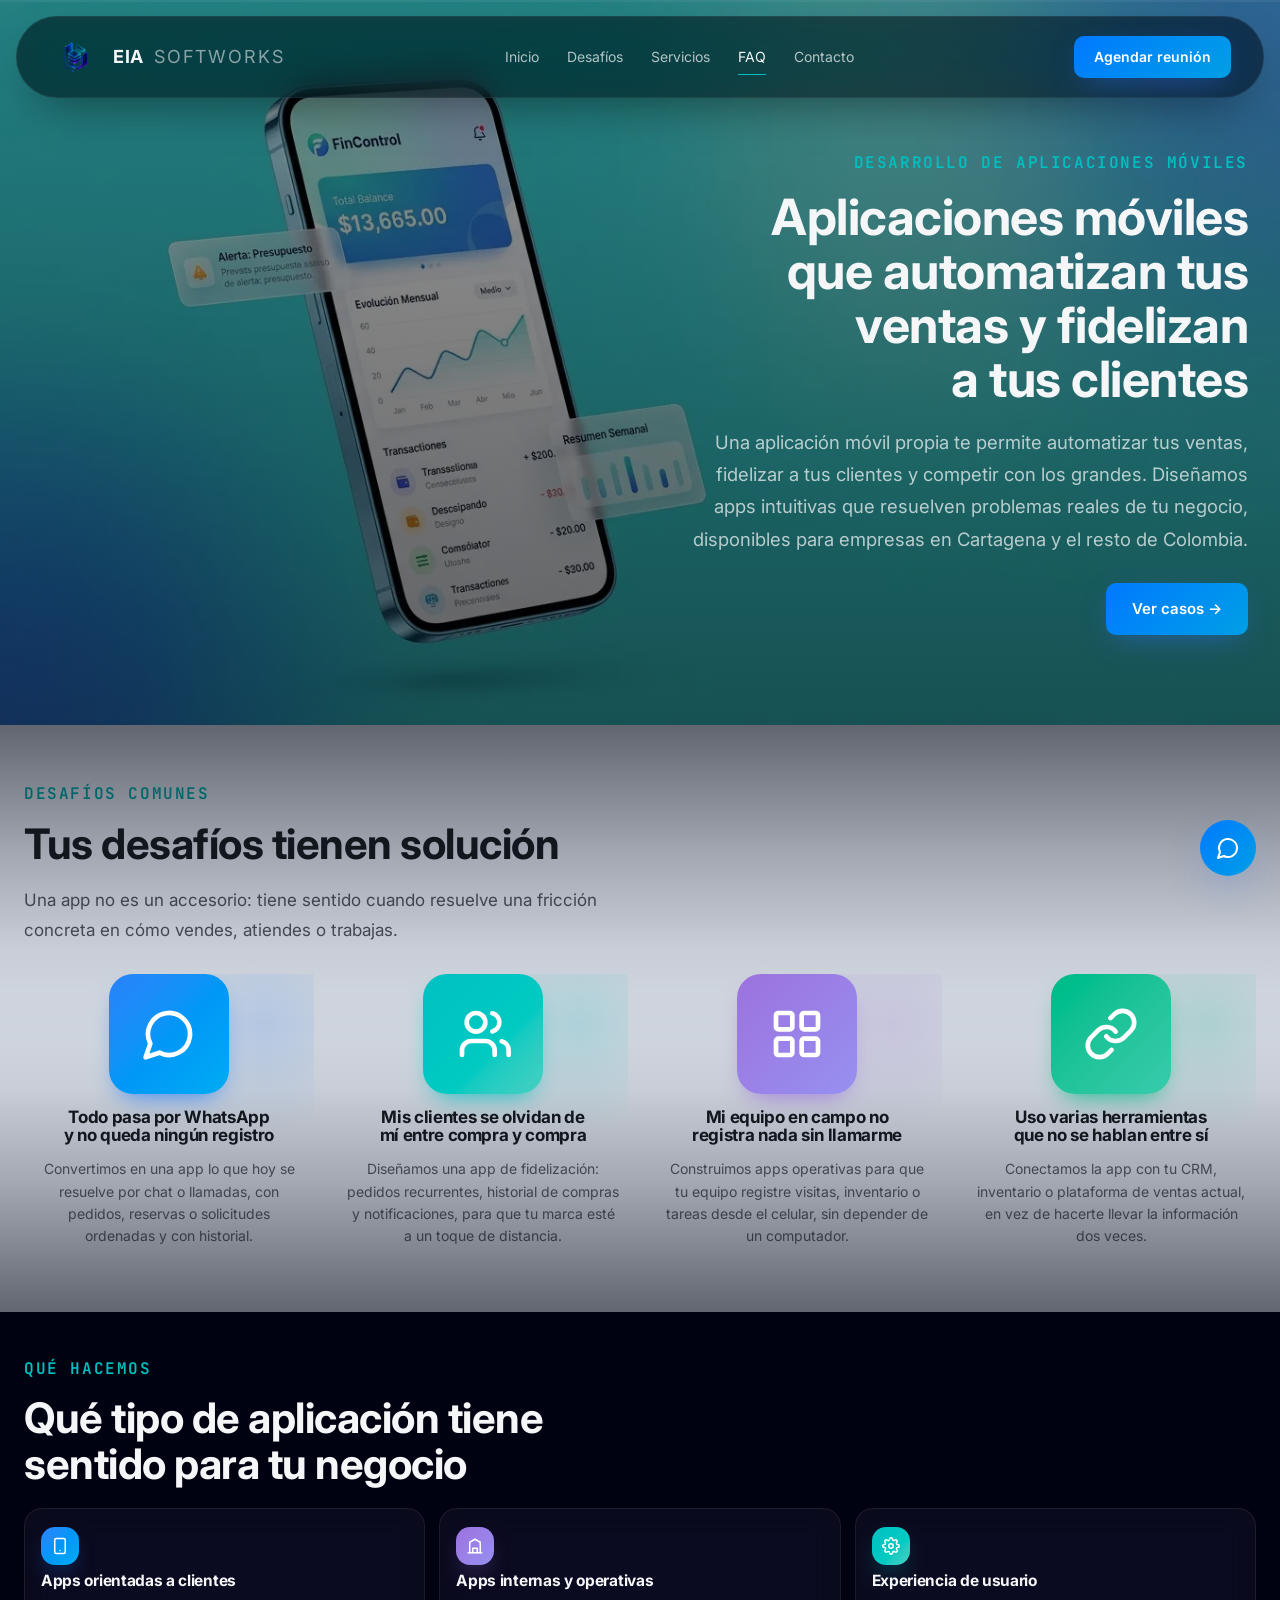
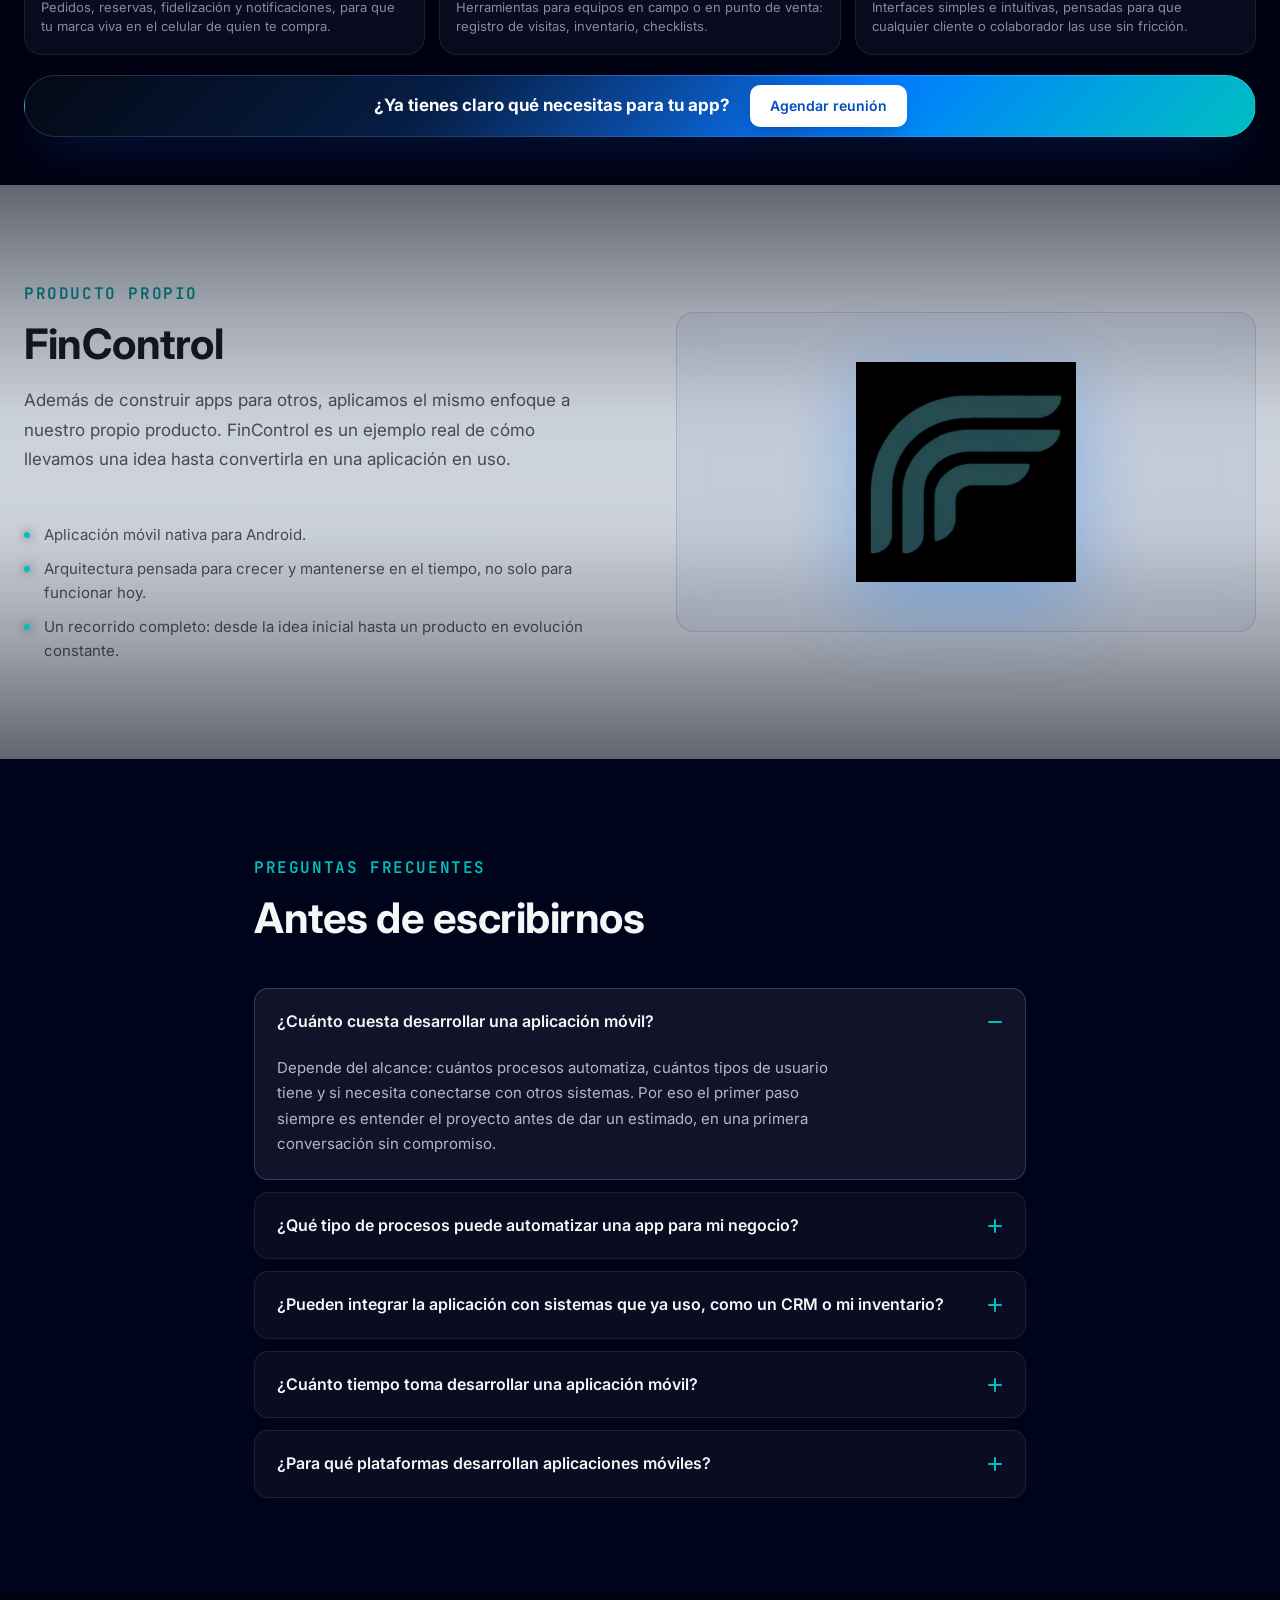
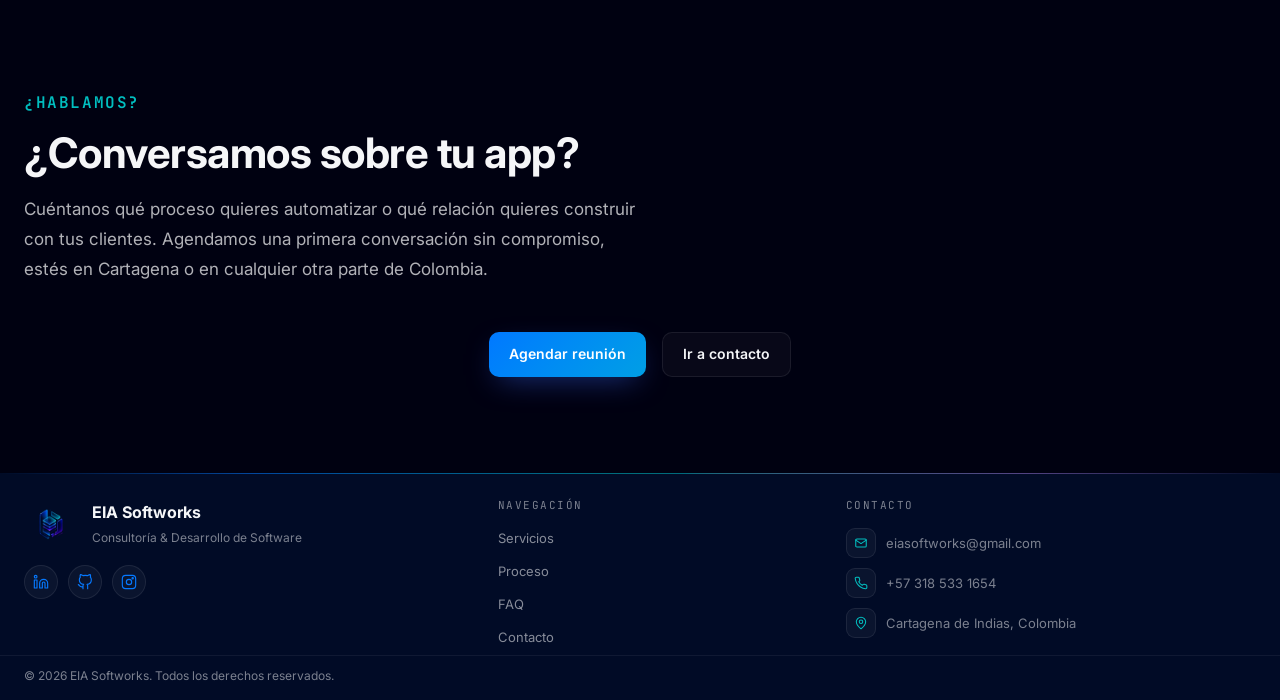
==== commit 43c44e09: "Ajusta paleta oscura, cierre de Servicios y secciones claras en 3 paginas de servicio - Cambia el de" ====
--- a/aplicaciones-moviles/index.html
+++ b/aplicaciones-moviles/index.html
@@ -284,8 +284,9 @@
           <p>Interfaces simples e intuitivas, pensadas para que cualquier cliente o colaborador las use sin fricción.</p>
         </article>
       </div>
-      <div class="section-inline-cta" data-reveal>
-        <p>Cuando una app necesita panel de administración, reportes o conectarse con otros sistemas, se conecta con nuestro enfoque general de <a href="../desarrollo-software-a-medida/index.html">desarrollo de software a medida</a>.</p>
+      <div class="section-inline-cta section-inline-cta-capsule" data-reveal>
+        <p>¿Ya tienes claro qué necesitas para tu app?</p>
+        <button type="button" class="btn btn-solid" data-open-modal data-gtag-event="cta_click" data-gtag-category="que-hacemos" data-gtag-label="Agendar reunión (apps móviles)">Agendar reunión</button>
       </div>
     </div>
   </section>
--- a/styles.css
+++ b/styles.css
@@ -2,9 +2,13 @@
    1. Tokens
    ============================================================= */
 :root {
-  --bg:        oklch(8% 0.007 262);
-  --bg-2:      oklch(10.5% 0.01 262);
-  --bg-3:      oklch(14% 0.012 264);
+  /* Ajustado 2026-09-04: más croma y hue alineado a --accent (258) — antes
+     era casi neutro (0.007-0.012), leía como negro plano en vez del azul
+     profundo del hero. Mismo nivel de luminosidad (8/10.5/14%), así que no
+     cambia el contraste con --ink en ningún lado. */
+  --bg:        oklch(9% 0.05 258);
+  --bg-2:      oklch(12% 0.055 259);
+  --bg-3:      oklch(16% 0.06 260);
   --ink:       #f5f6f8;
   --ink-soft:  rgba(245,246,248,0.72);
   --ink-mute:  rgba(245,246,248,0.55);
@@ -339,13 +343,17 @@
 }
 /* Variante azul muy suave — misma familia de tokens que .section-light, solo cambia el fondo */
 .section-light.section-tone-blue { background: var(--surface-light-2); }
-/* Degradado en los bordes para suavizar el cambio oscuro/claro entre secciones */
+/* Degradado en los bordes para suavizar el cambio oscuro/claro entre secciones.
+   Ampliado 2026-09-04 (220px→320px, más stops) porque el salto oscuro→claro
+   se sentía brusco al entrar a Servicios justo después de la franja de
+   filosofía (fondo --bg casi negro, sin fundido propio) — ver también el
+   fundido simétrico en .philosophy-strip::after más abajo. */
 .section-light::before,
 .section-light::after {
-  content: ""; position: absolute; left: 0; right: 0; height: 220px; pointer-events: none;
-}
-.section-light::before { top: 0; background: linear-gradient(to bottom, oklch(12% 0.012 264 / .38), oklch(12% 0.012 264 / .1) 55%, transparent); }
-.section-light::after { bottom: 0; background: linear-gradient(to top, oklch(12% 0.012 264 / .38), oklch(12% 0.012 264 / .1) 55%, transparent); }
+  content: ""; position: absolute; left: 0; right: 0; height: 320px; pointer-events: none;
+}
+.section-light::before { top: 0; background: linear-gradient(to bottom, oklch(12% 0.03 259 / .55), oklch(12% 0.03 259 / .24) 40%, oklch(12% 0.03 259 / .06) 70%, transparent); }
+.section-light::after { bottom: 0; background: linear-gradient(to top, oklch(12% 0.03 259 / .55), oklch(12% 0.03 259 / .24) 40%, oklch(12% 0.03 259 / .06) 70%, transparent); }
 .section-light .eyebrow { color: var(--accent-2-on-light); }
 .section-light .glass-card:hover { border-color: rgba(10,14,26,0.22); }
 .section-light .field input,
@@ -531,7 +539,16 @@
 .stack-logo img { width: 40px; height: 40px; }
 .stack-logo:hover { transform: translateY(-5px) scale(1.08); }
 
-.philosophy-strip { padding: 88px 0; text-align: center; }
+.philosophy-strip { padding: 88px 0; text-align: center; position: relative; }
+/* Fundido hacia el tono claro que viene justo después (#servicios), del lado
+   oscuro del empalme — complementa .section-light::before para que el
+   cambio de fondo se sienta como una transición, no un corte. Única sección
+   que precede a un bloque .section-light en el sitio, así que el ajuste es
+   local a esta franja, no un patrón global. */
+.philosophy-strip::after {
+  content: ""; position: absolute; left: 0; right: 0; bottom: 0; height: 140px; pointer-events: none;
+  background: linear-gradient(to bottom, transparent, oklch(95% 0.006 258 / .12) 70%, oklch(95% 0.006 258 / .22));
+}
 .philosophy-text {
   max-width: 46ch; margin: 0 auto; font-size: clamp(23px, 3vw, 30px);
   line-height: 1.55; color: var(--ink); font-weight: 500; font-style: italic; letter-spacing: -0.01em;
@@ -586,45 +603,65 @@
    acento cian ya usado por .svc-card-link — distinto del azul del CTA final. */
 .svc-feature-card .svc-card-link { text-align: center; margin-inline: auto; margin-top: auto; }
 
-/* Servicios (Home) y Servicios incluidos (Desarrollo Web): versión compacta
-   para que el título de sección, las tarjetas y el CTA de cierre quepan en
-   una sola pantalla de escritorio, sin obligar a hacer scroll dentro de la
-   sección. Solo estas dos secciones — el resto de tarjetas del sitio
-   conserva su tamaño. */
-#servicios.section, #servicios-incluidos.section { padding: 44px 0 48px; }
-#servicios .section-head, #servicios-incluidos .section-head { margin-bottom: 22px; }
-#servicios .card-grid, #servicios-incluidos .card-grid { gap: 14px; }
-#servicios .glass-card, #servicios-incluidos .glass-card { padding: 18px 16px; gap: 8px; }
-#servicios .svc-icon, #servicios-incluidos .svc-icon { width: 38px; height: 38px; margin-bottom: 0; }
-#servicios .svc-icon svg, #servicios-incluidos .svc-icon svg { width: 18px; height: 18px; }
-#servicios .svc-card h3, #servicios-incluidos .svc-card h3 { font-size: 15.5px; }
-#servicios .svc-card p, #servicios-incluidos .svc-card p { font-size: 13px; line-height: 1.45; }
-#servicios .svc-card-link, #servicios-incluidos .svc-card-link { font-size: 13px; }
+/* Servicios (Home), Servicios incluidos (Desarrollo Web) y Qué hacemos
+   (Apps móviles, Integraciones/Dashboards, Entidades públicas): versión
+   compacta para que el título de sección, las tarjetas y el CTA de cierre
+   no se vean tan altos/espaciados. Extendida 2026-09-04 a las 3 secciones
+   "Qué hacemos" — tenían grids de 3-5 tarjetas a tamaño completo y se
+   sentían desproporcionadamente altas frente al resto del sitio. */
+#servicios.section, #servicios-incluidos.section, #que-hacemos.section { padding: 44px 0 48px; }
+#servicios .section-head, #servicios-incluidos .section-head, #que-hacemos .section-head { margin-bottom: 22px; }
+#servicios .card-grid, #servicios-incluidos .card-grid, #que-hacemos .card-grid { gap: 14px; }
+#servicios .glass-card, #servicios-incluidos .glass-card, #que-hacemos .glass-card { padding: 18px 16px; gap: 8px; }
+#servicios .svc-icon, #servicios-incluidos .svc-icon, #que-hacemos .svc-icon { width: 38px; height: 38px; margin-bottom: 0; }
+#servicios .svc-icon svg, #servicios-incluidos .svc-icon svg, #que-hacemos .svc-icon svg { width: 18px; height: 18px; }
+#servicios .svc-card h3, #servicios-incluidos .svc-card h3, #que-hacemos .svc-card h3 { font-size: 15.5px; }
+#servicios .svc-card p, #servicios-incluidos .svc-card p, #que-hacemos .svc-card p { font-size: 13px; line-height: 1.45; }
+#servicios .svc-card-link, #servicios-incluidos .svc-card-link, #que-hacemos .svc-card-link { font-size: 13px; }
 /* Cápsula de cierre: texto + botón fundidos en una sola pieza (en vez de una
    línea con borde superior + botón suelto) para que la pregunta funcione
-   como el gancho del botón, no como un párrafo aparte. Degradado de marca
-   puntual (violeta/índigo) — únicamente aquí, no se convierte en un color
-   base de sección (ver CLAUDE.md §4 sobre --accent-3 como acento nunca
-   protagonista: esta cápsula es la excepción deliberada, pedida con estos
-   hex exactos). El hover eleva la cápsula completa, igual que el resto de
-   superficies interactivas del sitio (glass-card, botones): invita al clic
-   sin animación en loop. */
-#servicios .section-inline-cta, #servicios-incluidos .section-inline-cta {
-  margin-top: 20px; padding: 13px 32px; border-top: none;
+   como el gancho del botón, no como un párrafo aparte. Degradado sólido
+   deliberado — el dueño de la marca pidió que este mensaje y su botón
+   destacaran como su propio momento dentro de la sección, no como una
+   línea más. Originalmente en violeta (fuera de la paleta de acentos),
+   revisado 2026-09-04: mismo tratamiento (cápsula sólida que rompe con las
+   glass-cards de alrededor) pero en azul→cian (--accent/--accent-2), los
+   acentos protagonistas reales del sitio — conserva el protagonismo pedido
+   sin introducir un tercer color como base de sección (CLAUDE.md §4:
+   --accent-3 nunca protagonista). El hover eleva la cápsula completa,
+   igual que el resto de superficies interactivas del sitio (glass-card,
+   botones): invita al clic sin animación en loop.
+   Extraída 2026-09-04 a la clase modificadora reutilizable
+   .section-inline-cta-capsule (además de los dos ids originales, por
+   compatibilidad) para poder usar la misma cápsula en Qué hacemos de las
+   3 páginas de servicio sin depender de su id de sección. Selector
+   compuesto ".section-inline-cta.section-inline-cta-capsule" (no la clase
+   sola) a propósito: con la misma especificidad que la regla base
+   .section-inline-cta de más abajo (línea ~730), la que aparece después en
+   el archivo ganaba y pisaba justify-content/padding/fondo — la cápsula se
+   veía como la línea con borde superior, no como pill centrada. */
+#servicios .section-inline-cta, #servicios-incluidos .section-inline-cta, .section-inline-cta.section-inline-cta-capsule {
+  margin-top: 20px; padding: 9px 28px; border-top: none;
   border-radius: 999px; gap: 20px; justify-content: center;
-  background: linear-gradient(135deg, #121037, #23164a, #431865, #5b4b90);
+  background: linear-gradient(135deg, oklch(14% 0.03 262), oklch(24% 0.08 260), var(--accent), var(--accent-2));
   border: 1px solid rgba(255,255,255,0.14);
-  box-shadow: 0 22px 46px -20px rgba(35,22,74,0.55);
+  box-shadow: 0 22px 46px -20px oklch(40% 0.18 258 / 0.5);
   transition: transform .4s var(--ease-soft), box-shadow .4s var(--ease-soft);
 }
-#servicios .section-inline-cta:hover, #servicios-incluidos .section-inline-cta:hover { transform: translateY(-3px); box-shadow: 0 30px 60px -18px rgba(35,22,74,0.7); }
-/* Resalta la pregunta de cierre como el gancho de la cápsula — más grande,
-   con más peso, en blanco sobre el degradado. */
-#servicios .section-inline-cta p, #servicios-incluidos .section-inline-cta p { font-size: 19px; font-weight: 700; color: #fff; }
-#servicios .section-inline-cta .btn-solid, #servicios-incluidos .section-inline-cta .btn-solid {
-  background: #fff; color: #23164a; box-shadow: 0 10px 24px -10px rgba(0,0,0,0.4);
-}
-#servicios .section-inline-cta .btn-solid:hover, #servicios-incluidos .section-inline-cta .btn-solid:hover { background: #f1edff; color: #23164a; }
+#servicios .section-inline-cta:hover, #servicios-incluidos .section-inline-cta:hover, .section-inline-cta.section-inline-cta-capsule:hover { transform: translateY(-3px); box-shadow: 0 30px 60px -18px oklch(40% 0.18 258 / 0.65); }
+/* Resalta la pregunta de cierre como el gancho de la cápsula — más peso,
+   en blanco sobre el degradado. Bajado de 19px a 17px 2026-09-04 al reducir
+   el alto de la cápsula, para que el texto siga proporcionado al padding
+   nuevo (9px, antes 13px). */
+#servicios .section-inline-cta p, #servicios-incluidos .section-inline-cta p, .section-inline-cta.section-inline-cta-capsule p { font-size: 17px; font-weight: 700; color: #fff; }
+/* Botón al mismo tamaño que .nav-cta (10px/20px, 14px) — antes usaba el
+   tamaño base de .btn (14px/26px, 15px), desproporcionado dentro de una
+   cápsula ya de por sí compacta. */
+#servicios .section-inline-cta .btn-solid, #servicios-incluidos .section-inline-cta .btn-solid, .section-inline-cta.section-inline-cta-capsule .btn-solid {
+  padding: 10px 20px; font-size: 14px;
+  background: #fff; color: var(--accent-on-light); box-shadow: 0 10px 24px -10px rgba(0,0,0,0.4);
+}
+#servicios .section-inline-cta .btn-solid:hover, #servicios-incluidos .section-inline-cta .btn-solid:hover, .section-inline-cta.section-inline-cta-capsule .btn-solid:hover { background: #eef4ff; color: var(--accent-on-light); }
 
 /* =============================================================
    11c-bis. Tarjetas de plan (Planes de sitio web / Niveles de plataforma)
@@ -1327,7 +1364,7 @@
   .section-inline-cta .btn { width: 100%; }
   /* La cápsula de Servicios pierde el radio 999px en columna — con el botón
      a todo el ancho, una píldora completa se ve rota, no como cápsula. */
-  #servicios .section-inline-cta, #servicios-incluidos .section-inline-cta { border-radius: 28px; padding: 24px; text-align: center; }
+  #servicios .section-inline-cta, #servicios-incluidos .section-inline-cta, .section-inline-cta.section-inline-cta-capsule { border-radius: 28px; padding: 24px; text-align: center; }
   .hero-mark { width: 260px; height: 260px; }
   .floating-chip-corner { left: 0; bottom: -16px; }
   .stack-logo img { width: 26px; height: 26px; }
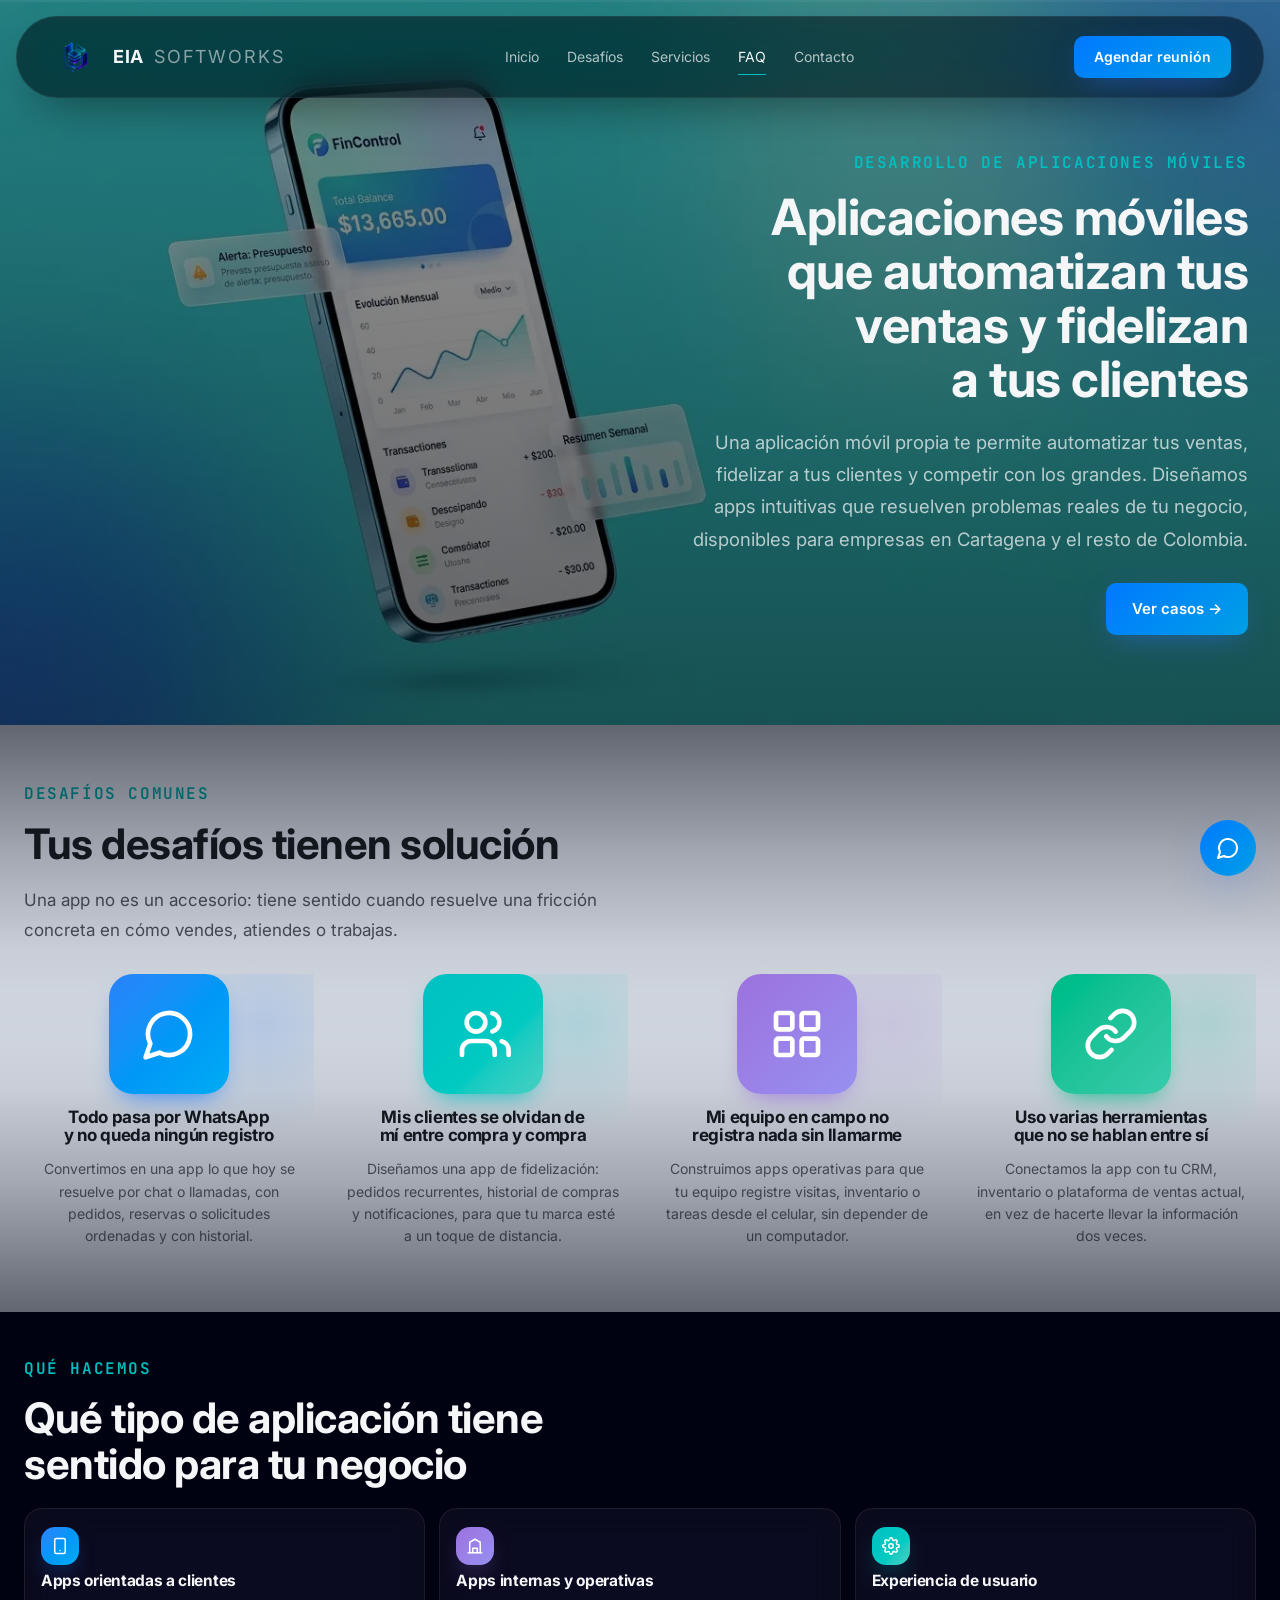
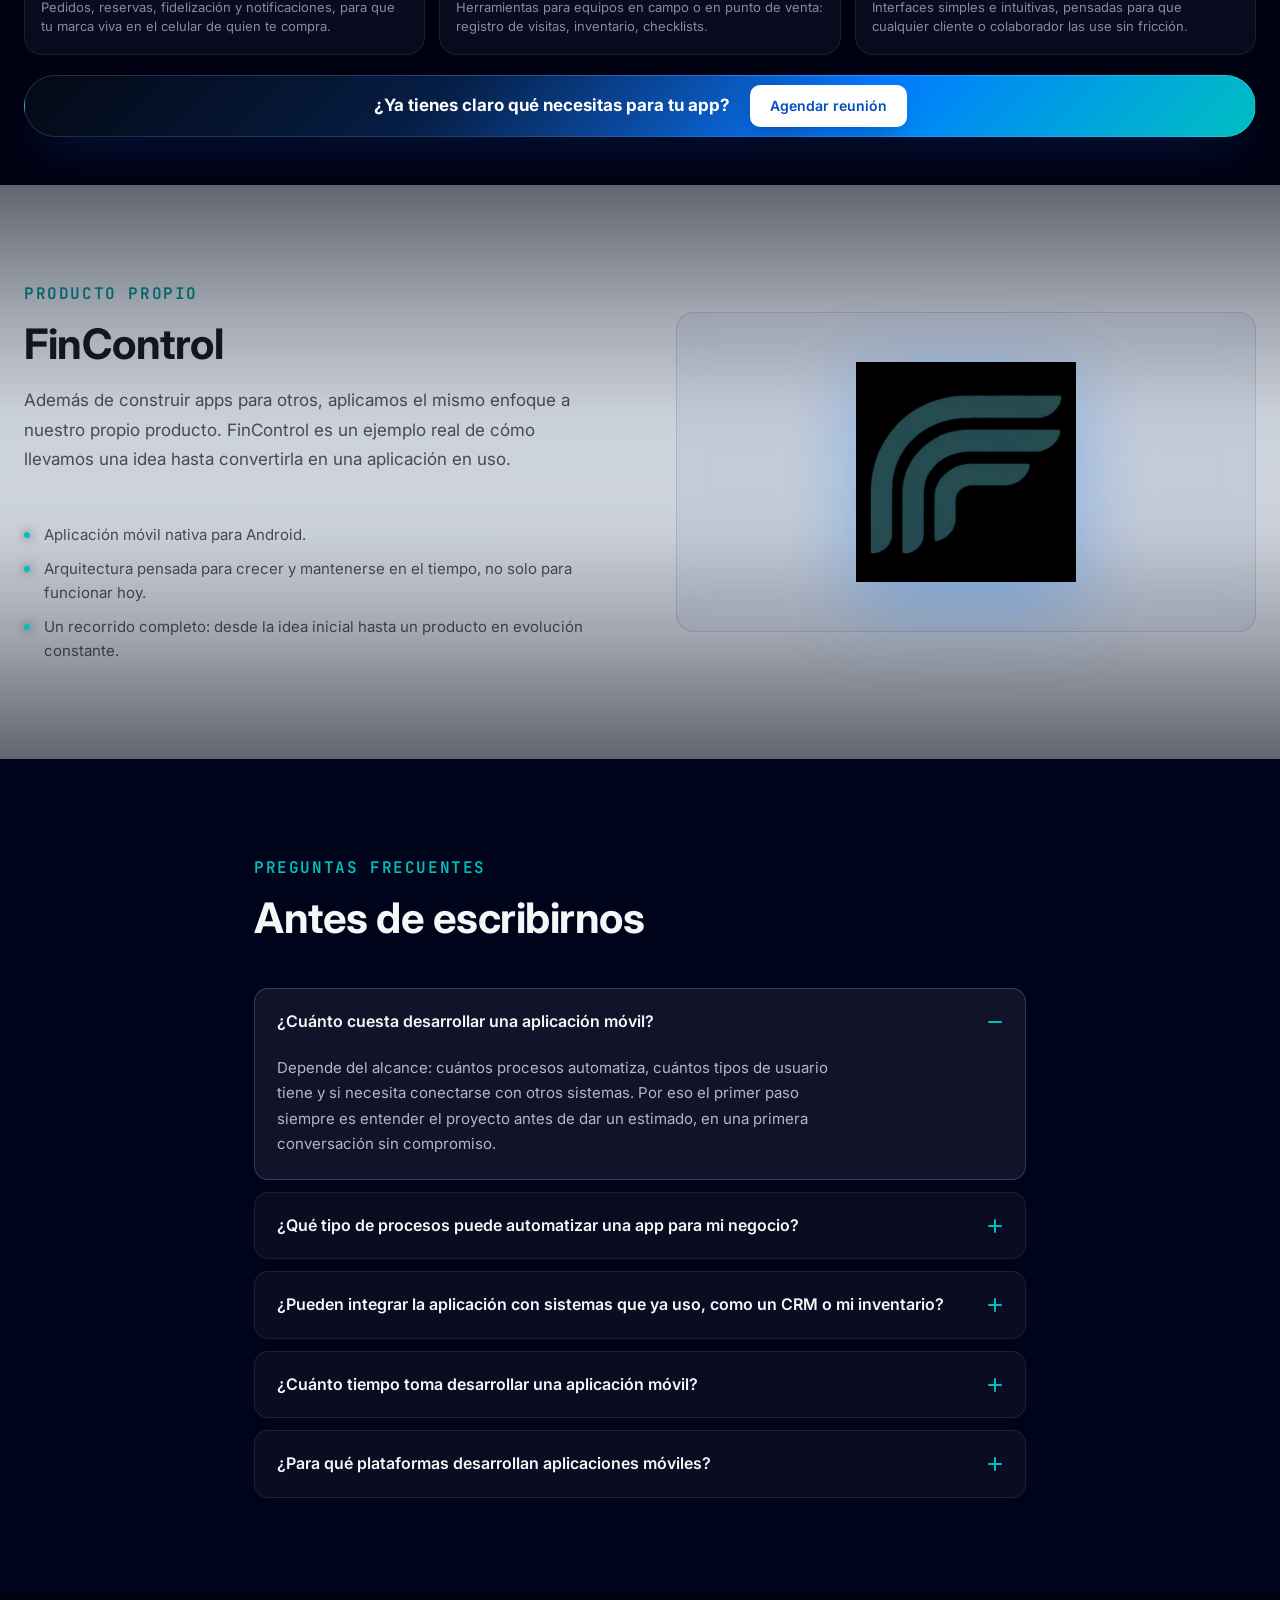
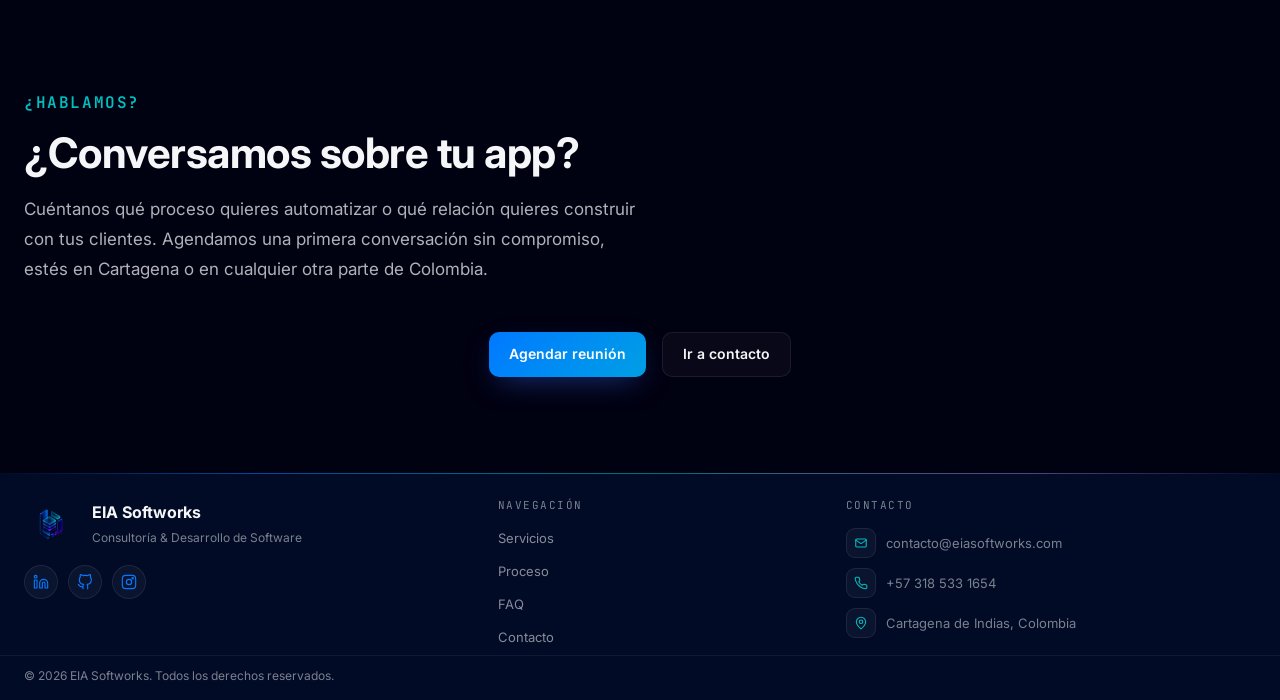
==== commit a25059a6: "Reemplaza el correo de contacto por contacto@eiasoftworks.com Ahora que el dominio tiene correo prop" ====
--- a/aplicaciones-moviles/index.html
+++ b/aplicaciones-moviles/index.html
@@ -6,22 +6,22 @@
 <title>Desarrollo de Aplicaciones Móviles — EIA Softworks</title>
 <meta name="description" content="Aplicaciones móviles a medida para automatizar ventas, fidelizar clientes y mejorar procesos internos. Desarrollo de apps en Cartagena y Colombia.">
 <meta name="robots" content="index, follow">
-<link rel="canonical" href="https://evertmiguel311.github.io/EIA-SOFTWORKS/aplicaciones-moviles/">
+<link rel="canonical" href="https://eiasoftworks.com/aplicaciones-moviles/">
 
 <meta property="og:type" content="website">
 <meta property="og:site_name" content="EIA Softworks">
 <meta property="og:locale" content="es_CO">
-<meta property="og:url" content="https://evertmiguel311.github.io/EIA-SOFTWORKS/aplicaciones-moviles/">
+<meta property="og:url" content="https://eiasoftworks.com/aplicaciones-moviles/">
 <meta property="og:title" content="Desarrollo de Aplicaciones Móviles — EIA Softworks">
 <meta property="og:description" content="Aplicaciones móviles a medida para automatizar ventas, fidelizar clientes y mejorar procesos internos. Desarrollo de apps en Cartagena y Colombia.">
-<meta property="og:image" content="https://evertmiguel311.github.io/EIA-SOFTWORKS/assets/logos/eia-mark.webp">
+<meta property="og:image" content="https://eiasoftworks.com/assets/logos/eia-mark.webp">
 <meta property="og:image:width" content="256">
 <meta property="og:image:height" content="256">
 
 <meta name="twitter:card" content="summary">
 <meta name="twitter:title" content="Desarrollo de Aplicaciones Móviles — EIA Softworks">
 <meta name="twitter:description" content="Aplicaciones móviles a medida para automatizar ventas, fidelizar clientes y mejorar procesos internos. Desarrollo de apps en Cartagena y Colombia.">
-<meta name="twitter:image" content="https://evertmiguel311.github.io/EIA-SOFTWORKS/assets/logos/eia-mark.webp">
+<meta name="twitter:image" content="https://eiasoftworks.com/assets/logos/eia-mark.webp">
 
 <link rel="preconnect" href="https://fonts.googleapis.com">
 <link rel="preconnect" href="https://fonts.gstatic.com" crossorigin>
@@ -37,11 +37,11 @@
   "@graph": [
     {
       "@type": "Organization",
-      "@id": "https://evertmiguel311.github.io/EIA-SOFTWORKS/#organization",
+      "@id": "https://eiasoftworks.com/#organization",
       "name": "EIA Softworks",
-      "url": "https://evertmiguel311.github.io/EIA-SOFTWORKS/",
-      "logo": "https://evertmiguel311.github.io/EIA-SOFTWORKS/assets/logos/eia-mark.webp",
-      "email": "eiasoftworks@gmail.com",
+      "url": "https://eiasoftworks.com/",
+      "logo": "https://eiasoftworks.com/assets/logos/eia-mark.webp",
+      "email": "contacto@eiasoftworks.com",
       "telephone": "+573185331654",
       "founder": { "@type": "Person", "name": "Evert Zambrano" },
       "address": {
@@ -53,53 +53,53 @@
       "contactPoint": [{
         "@type": "ContactPoint",
         "contactType": "customer service",
-        "email": "eiasoftworks@gmail.com",
+        "email": "contacto@eiasoftworks.com",
         "telephone": "+573185331654",
-        "url": "https://evertmiguel311.github.io/EIA-SOFTWORKS/contacto/",
+        "url": "https://eiasoftworks.com/contacto/",
         "areaServed": "CO",
         "availableLanguage": ["es"]
       }]
     },
     {
       "@type": "WebSite",
-      "@id": "https://evertmiguel311.github.io/EIA-SOFTWORKS/#website",
+      "@id": "https://eiasoftworks.com/#website",
       "name": "EIA Softworks",
-      "url": "https://evertmiguel311.github.io/EIA-SOFTWORKS/",
+      "url": "https://eiasoftworks.com/",
       "inLanguage": "es",
-      "publisher": { "@id": "https://evertmiguel311.github.io/EIA-SOFTWORKS/#organization" }
+      "publisher": { "@id": "https://eiasoftworks.com/#organization" }
     },
     {
       "@type": "WebPage",
-      "@id": "https://evertmiguel311.github.io/EIA-SOFTWORKS/aplicaciones-moviles/#webpage",
-      "url": "https://evertmiguel311.github.io/EIA-SOFTWORKS/aplicaciones-moviles/",
+      "@id": "https://eiasoftworks.com/aplicaciones-moviles/#webpage",
+      "url": "https://eiasoftworks.com/aplicaciones-moviles/",
       "name": "Desarrollo de Aplicaciones Móviles — EIA Softworks",
       "description": "Aplicaciones móviles a medida para automatizar ventas, fidelizar clientes y mejorar procesos internos. Desarrollo de apps en Cartagena y Colombia.",
       "inLanguage": "es",
-      "isPartOf": { "@id": "https://evertmiguel311.github.io/EIA-SOFTWORKS/#website" },
-      "about": { "@id": "https://evertmiguel311.github.io/EIA-SOFTWORKS/#organization" },
-      "mainEntity": { "@id": "https://evertmiguel311.github.io/EIA-SOFTWORKS/aplicaciones-moviles/#service" },
-      "breadcrumb": { "@id": "https://evertmiguel311.github.io/EIA-SOFTWORKS/aplicaciones-moviles/#breadcrumb" }
+      "isPartOf": { "@id": "https://eiasoftworks.com/#website" },
+      "about": { "@id": "https://eiasoftworks.com/#organization" },
+      "mainEntity": { "@id": "https://eiasoftworks.com/aplicaciones-moviles/#service" },
+      "breadcrumb": { "@id": "https://eiasoftworks.com/aplicaciones-moviles/#breadcrumb" }
     },
     {
       "@type": "Service",
-      "@id": "https://evertmiguel311.github.io/EIA-SOFTWORKS/aplicaciones-moviles/#service",
+      "@id": "https://eiasoftworks.com/aplicaciones-moviles/#service",
       "name": "Desarrollo de Aplicaciones Móviles",
-      "url": "https://evertmiguel311.github.io/EIA-SOFTWORKS/aplicaciones-moviles/",
+      "url": "https://eiasoftworks.com/aplicaciones-moviles/",
       "description": "Aplicaciones móviles a medida para automatizar ventas, fidelizar clientes y mejorar procesos internos. Desarrollo de apps en Cartagena y Colombia.",
-      "provider": { "@id": "https://evertmiguel311.github.io/EIA-SOFTWORKS/#organization" },
+      "provider": { "@id": "https://eiasoftworks.com/#organization" },
       "areaServed": "CO"
     },
     {
       "@type": "BreadcrumbList",
-      "@id": "https://evertmiguel311.github.io/EIA-SOFTWORKS/aplicaciones-moviles/#breadcrumb",
+      "@id": "https://eiasoftworks.com/aplicaciones-moviles/#breadcrumb",
       "itemListElement": [
-        { "@type": "ListItem", "position": 1, "name": "Inicio", "item": "https://evertmiguel311.github.io/EIA-SOFTWORKS/" },
-        { "@type": "ListItem", "position": 2, "name": "Desarrollo de Aplicaciones Móviles", "item": "https://evertmiguel311.github.io/EIA-SOFTWORKS/aplicaciones-moviles/" }
+        { "@type": "ListItem", "position": 1, "name": "Inicio", "item": "https://eiasoftworks.com/" },
+        { "@type": "ListItem", "position": 2, "name": "Desarrollo de Aplicaciones Móviles", "item": "https://eiasoftworks.com/aplicaciones-moviles/" }
       ]
     },
     {
       "@type": "FAQPage",
-      "@id": "https://evertmiguel311.github.io/EIA-SOFTWORKS/aplicaciones-moviles/#faq",
+      "@id": "https://eiasoftworks.com/aplicaciones-moviles/#faq",
       "mainEntity": [
         {
           "@type": "Question",
@@ -395,7 +395,7 @@
       <div class="footer-right">
         <button type="button" class="footer-contact-item" data-open-modal>
           <span class="footer-icon" aria-hidden="true"><svg viewBox="0 0 24 24" fill="none" stroke="currentColor" stroke-width="1.8" stroke-linecap="round" stroke-linejoin="round"><rect x="3" y="5" width="18" height="14" rx="2"></rect><path d="m3 7 9 6 9-6"></path></svg></span>
-          eiasoftworks@gmail.com
+          contacto@eiasoftworks.com
         </button>
         <a href="tel:+573185331654" class="footer-contact-item">
           <span class="footer-icon" aria-hidden="true"><svg viewBox="0 0 24 24" fill="none" stroke="currentColor" stroke-width="1.8" stroke-linecap="round" stroke-linejoin="round"><path d="M22 16.92v3a2 2 0 0 1-2.18 2 19.79 19.79 0 0 1-8.63-3.07 19.5 19.5 0 0 1-6-6 19.79 19.79 0 0 1-3.07-8.67A2 2 0 0 1 4.11 2h3a2 2 0 0 1 2 1.72c.13.96.36 1.9.7 2.81a2 2 0 0 1-.45 2.11L8.09 9.91a16 16 0 0 0 6 6l1.27-1.27a2 2 0 0 1 2.11-.45c.91.34 1.85.57 2.81.7A2 2 0 0 1 22 16.92Z"></path></svg></span>
@@ -477,7 +477,7 @@
         <span class="cta-form-label">Solicitar reunión</span>
         <span class="cta-form-spinner" aria-hidden="true"></span>
       </button>
-      <p class="cta-form-error" data-contact-error role="alert" hidden>No pudimos enviar tu solicitud. Intenta de nuevo o escríbenos a eiasoftworks@gmail.com.</p>
+      <p class="cta-form-error" data-contact-error role="alert" hidden>No pudimos enviar tu solicitud. Intenta de nuevo o escríbenos a contacto@eiasoftworks.com.</p>
     </form>
     <div class="cta-success" data-contact-success role="status" data-success-message="hemos recibido tu mensaje, te contactaremos para coordinar el mejor horario y conversar sobre tu proyecto." aria-hidden="true">
       <h3>Solicitud enviada.</h3>
@@ -555,7 +555,7 @@
 
       <h4>9. Contacto</h4>
       <p>Para ejercer sus derechos, realizar consultas o presentar solicitudes relacionadas con el tratamiento de datos personales, puede comunicarse a través de:</p>
-      <p>Correo electrónico: <a href="mailto:eiasoftworks@gmail.com">eiasoftworks@gmail.com</a></p>
+      <p>Correo electrónico: <a href="mailto:contacto@eiasoftworks.com">contacto@eiasoftworks.com</a></p>
     </div>
     <div class="policy-actions">
       <button type="button" class="btn btn-ghost" data-modal-close>Cerrar y continuar</button>
